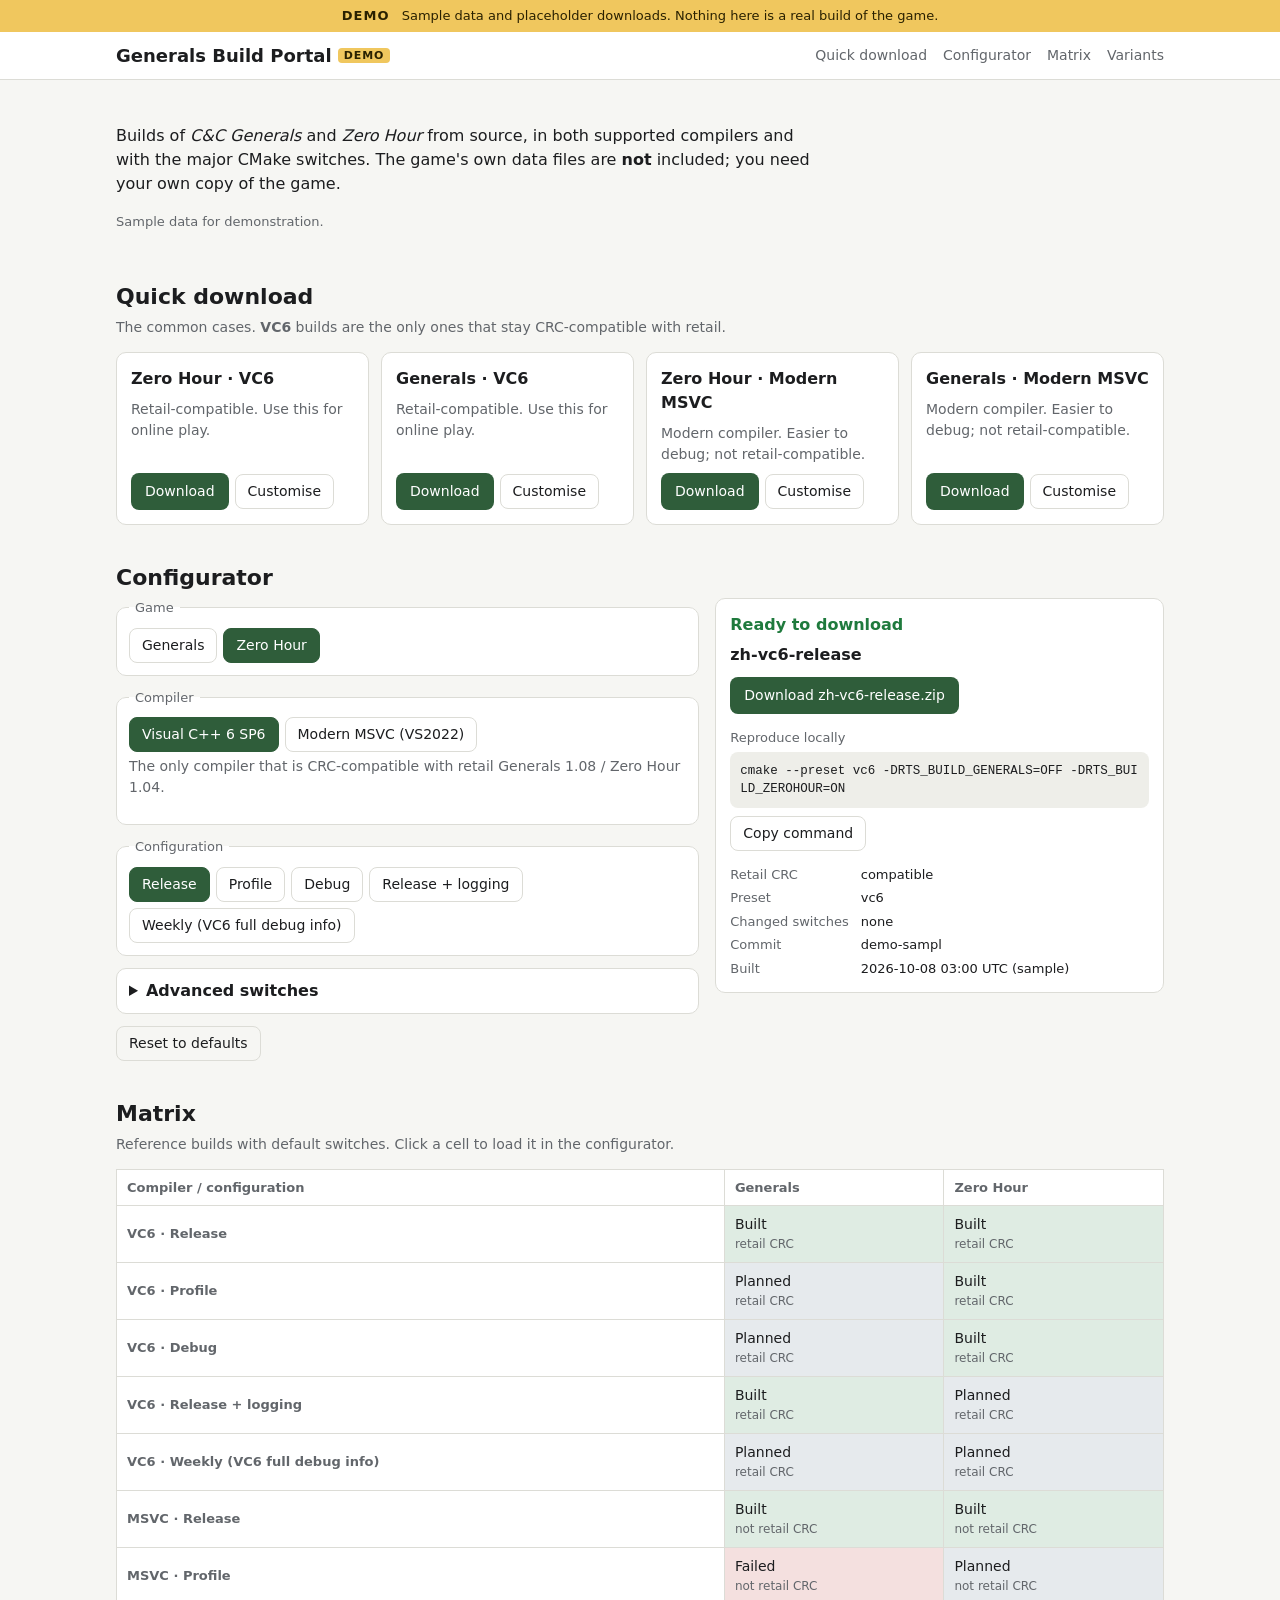
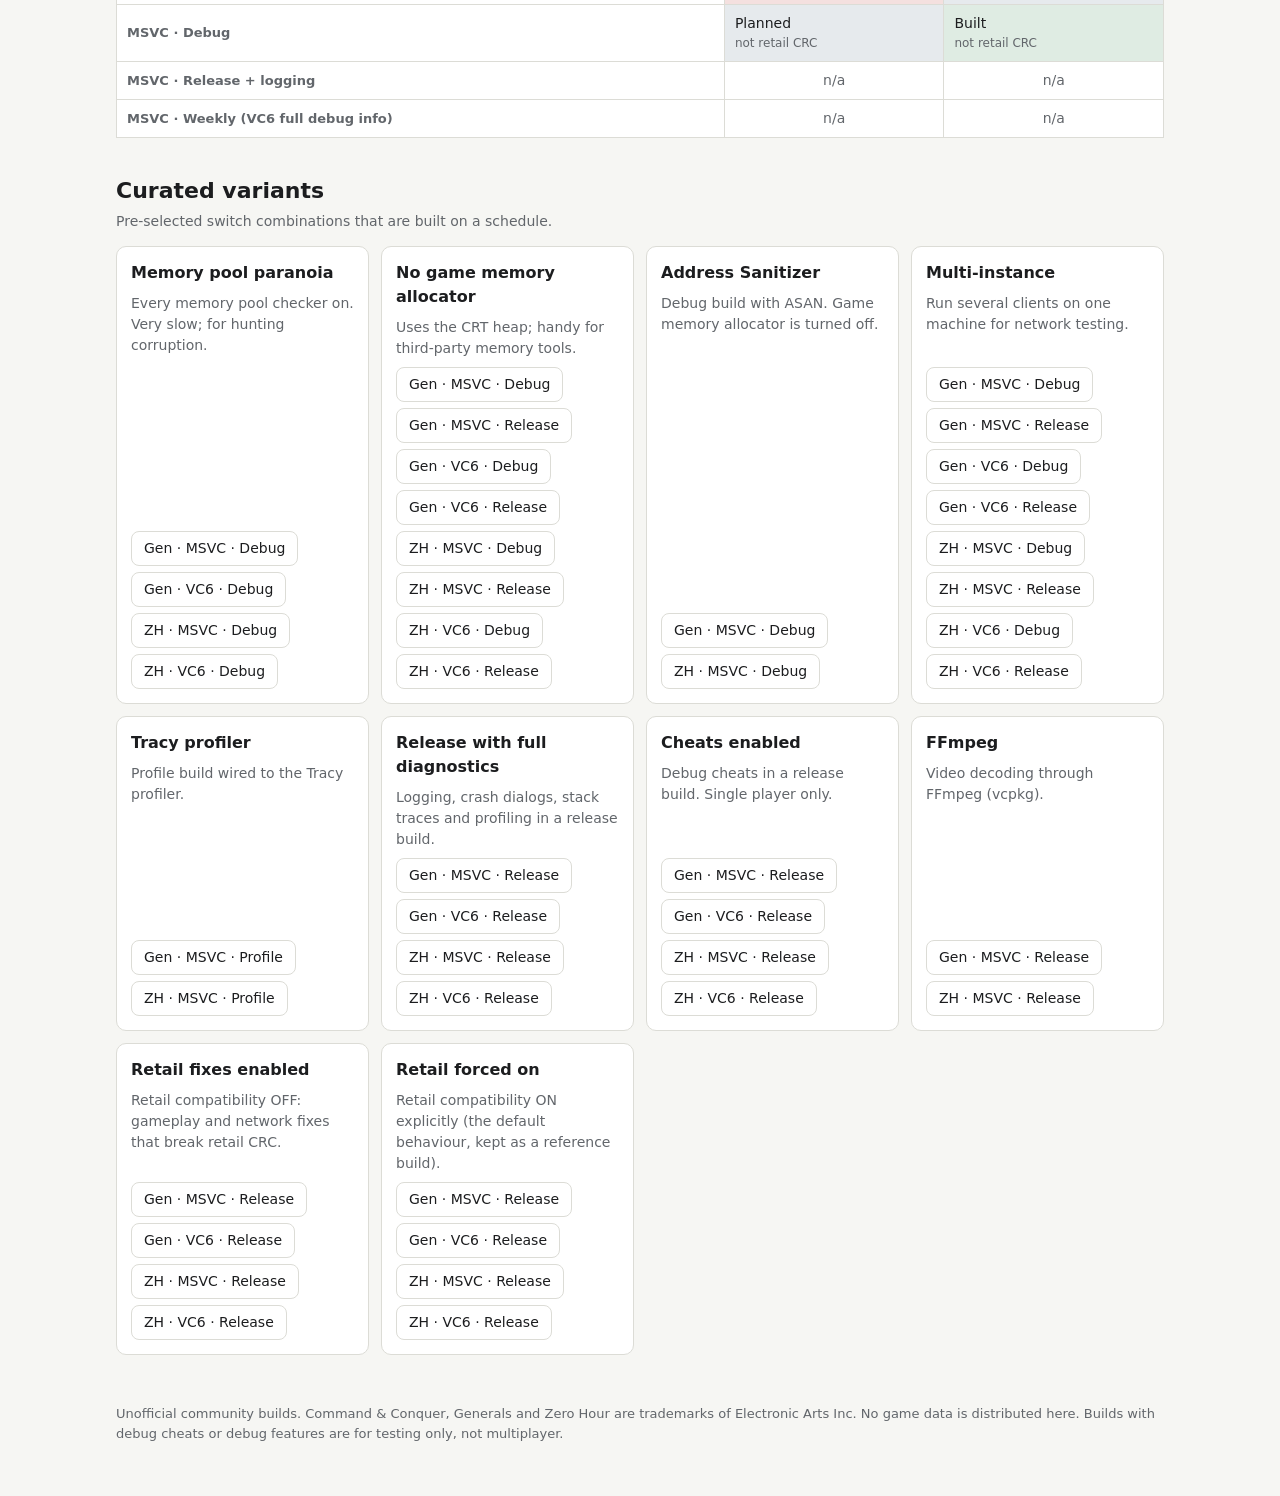
==== site/index.html @ 1fefb14b "Add build portal demo site Configurator, matrix and variant cards over sample data with placeholder " ====
<!doctype html>
<html lang="en">
<head>
<meta charset="utf-8">
<meta name="viewport" content="width=device-width, initial-scale=1">
<title>Generals Build Portal (Demo)</title>
<meta name="description" content="Every build of GeneralsGameCode: both games, both compilers, every major switch.">
<link rel="icon" href="data:image/svg+xml,%3Csvg xmlns=%27http://www.w3.org/2000/svg%27 viewBox=%270 0 16 16%27%3E%3Crect width=%2716%27 height=%2716%27 rx=%273%27 fill=%27%232f5d3a%27/%3E%3C/svg%3E">
<link rel="stylesheet" href="style.css">
</head>
<body>
<div class="demo-bar" role="note"><strong>DEMO</strong> Sample data and placeholder downloads. Nothing here is a real build of the game.</div>
<header class="top">
  <div class="wrap">
    <h1>Generals Build Portal <span class="demo-tag">demo</span></h1>
    <nav>
      <a href="#quick">Quick download</a>
      <a href="#configure">Configurator</a>
      <a href="#matrix">Matrix</a>
      <a href="#variants">Variants</a>
    </nav>
  </div>
</header>

<main class="wrap">
  <section class="intro">
    <p>Builds of <em>C&amp;C Generals</em> and <em>Zero Hour</em> from source, in both supported compilers and with the major CMake switches. The game's own data files are <strong>not</strong> included; you need your own copy of the game.</p>
    <p class="meta" id="commit-line"></p>
  </section>

  <section id="quick">
    <h2>Quick download</h2>
    <p class="hint">The common cases. <strong>VC6</strong> builds are the only ones that stay CRC-compatible with retail.</p>
    <div class="cards" id="quick-cards"></div>
  </section>

  <section id="configure">
    <h2>Configurator</h2>
    <div class="cfg">
      <div class="cfg-form">
        <fieldset><legend>Game</legend><div class="seg" id="seg-game" role="radiogroup"></div></fieldset>
        <fieldset><legend>Compiler</legend><div class="seg" id="seg-compiler" role="radiogroup"></div><p class="hint" id="compiler-note"></p></fieldset>
        <fieldset><legend>Configuration</legend><div class="seg" id="seg-config" role="radiogroup"></div></fieldset>
        <details id="advanced">
          <summary>Advanced switches <span class="count" id="adv-count"></span></summary>
          <div id="switch-groups"></div>
        </details>
        <button type="button" class="ghost" id="reset">Reset to defaults</button>
      </div>

      <aside class="cfg-result" aria-live="polite">
        <div class="status" id="status"></div>
        <h3 id="res-id"></h3>
        <ul class="msgs" id="res-msgs"></ul>
        <div id="res-actions"></div>
        <label class="cmd-label">Reproduce locally</label>
        <pre class="cmd" id="res-cmd"></pre>
        <button type="button" class="ghost" id="copy-cmd">Copy command</button>
        <dl class="kv" id="res-kv"></dl>
      </aside>
    </div>
  </section>

  <section id="matrix">
    <h2>Matrix</h2>
    <p class="hint">Reference builds with default switches. Click a cell to load it in the configurator.</p>
    <div class="table-scroll"><table class="grid" id="grid"></table></div>
  </section>

  <section id="variants">
    <h2>Curated variants</h2>
    <p class="hint">Pre-selected switch combinations that are built on a schedule.</p>
    <div class="cards" id="variant-cards"></div>
  </section>
</main>

<footer class="wrap foot">
  <p>Unofficial community builds. Command &amp; Conquer, Generals and Zero Hour are trademarks of Electronic Arts Inc. No game data is distributed here. Builds with debug cheats or debug features are for testing only, not multiplayer.</p>
</footer>
<script src="data/portal-data.js"></script>
<script src="app.js"></script>
</body>
</html>
---- site/style.css ----
:root {
  --bg: #f6f6f3; --panel: #ffffff; --ink: #1c1d1f; --muted: #62666b; --line: #dcdcd6;
  --accent: #2f5d3a; --accent-ink: #ffffff; --ok: #1f7a3d; --warn: #9a6200; --bad: #b3261e; --info: #35566f;
  --code: #eeeee9;
}
@media (prefers-color-scheme: dark) {
  :root:not([data-theme="light"]) {
    --bg: #15171a; --panel: #1d2024; --ink: #e8e9ea; --muted: #9aa0a6; --line: #32363b;
    --accent: #6fb27e; --accent-ink: #0f1a12; --ok: #6fcf8d; --warn: #e0b04a; --bad: #f2837c; --info: #8bb4d4;
    --code: #101215;
  }
}
:root[data-theme="dark"] {
  --bg: #15171a; --panel: #1d2024; --ink: #e8e9ea; --muted: #9aa0a6; --line: #32363b;
  --accent: #6fb27e; --accent-ink: #0f1a12; --ok: #6fcf8d; --warn: #e0b04a; --bad: #f2837c; --info: #8bb4d4;
  --code: #101215;
}

* { box-sizing: border-box; }
html { scroll-behavior: smooth; }
body { margin: 0; background: var(--bg); color: var(--ink); font: 16px/1.5 system-ui, -apple-system, "Segoe UI", sans-serif; }
.wrap { max-width: 1080px; margin: 0 auto; padding: 0 16px; }

.top { background: var(--panel); border-bottom: 1px solid var(--line); position: sticky; top: 0; z-index: 5; }
.top .wrap { display: flex; flex-wrap: wrap; align-items: center; justify-content: space-between; gap: 8px 24px; padding-top: 10px; padding-bottom: 10px; }
.top h1 { font-size: 18px; margin: 0; }
.top nav { display: flex; gap: 16px; flex-wrap: wrap; }
.top a { color: var(--muted); text-decoration: none; font-size: 14px; }
.top a:hover { color: var(--ink); }

section { padding: 28px 0 8px; }
h2 { font-size: 22px; margin: 0 0 4px; }
h3 { font-size: 16px; margin: 0 0 8px; word-break: break-all; }
.hint { color: var(--muted); font-size: 14px; margin: 4px 0 14px; }
.meta { color: var(--muted); font-size: 13px; }
.intro p { max-width: 70ch; }

/* cards */
.cards { display: grid; grid-template-columns: repeat(auto-fill, minmax(250px, 1fr)); gap: 12px; }
.card { background: var(--panel); border: 1px solid var(--line); border-radius: 10px; padding: 14px; display: flex; flex-direction: column; gap: 8px; }
.card h4 { margin: 0; font-size: 16px; }
.card p { margin: 0; font-size: 14px; color: var(--muted); }
.card .row { display: flex; align-items: center; flex-wrap: wrap; gap: 6px; margin-top: auto; }

.tag { display: inline-block; font-size: 12px; padding: 1px 8px; border-radius: 999px; border: 1px solid var(--line); color: var(--muted); }
.tag.ok { color: var(--ok); border-color: currentColor; }
.tag.warn { color: var(--warn); border-color: currentColor; }
.tag.bad { color: var(--bad); border-color: currentColor; }

.btn, button { font: inherit; cursor: pointer; }
.btn { display: inline-block; background: var(--accent); color: var(--accent-ink); border: 0; border-radius: 8px; padding: 8px 14px; text-decoration: none; font-size: 14px; }
.btn.alt { background: transparent; color: var(--ink); border: 1px solid var(--line); }
.btn:hover { filter: brightness(1.08); }
.btn[aria-disabled="true"] { opacity: .5; pointer-events: none; }
button.ghost { background: transparent; color: var(--ink); border: 1px solid var(--line); border-radius: 8px; padding: 6px 12px; font-size: 14px; }

/* configurator */
.cfg { display: grid; grid-template-columns: minmax(0, 1fr); gap: 16px; }
@media (min-width: 860px) { .cfg { grid-template-columns: minmax(0, 1.3fr) minmax(0, 1fr); align-items: start; } .cfg-result { position: sticky; top: 64px; } }
fieldset { min-width: 0; border: 1px solid var(--line); border-radius: 10px; background: var(--panel); margin: 0 0 12px; padding: 10px 12px 12px; }
legend { padding: 0 6px; font-size: 13px; color: var(--muted); }
.seg { display: flex; flex-wrap: wrap; gap: 6px; }
.seg button { background: transparent; color: var(--ink); border: 1px solid var(--line); border-radius: 8px; padding: 6px 12px; font-size: 14px; }
.seg button[aria-checked="true"] { background: var(--accent); color: var(--accent-ink); border-color: var(--accent); }
.seg button:disabled { opacity: .4; cursor: not-allowed; }

details { background: var(--panel); border: 1px solid var(--line); border-radius: 10px; padding: 10px 12px; margin-bottom: 12px; }
summary { cursor: pointer; font-weight: 600; }
.count { font-weight: 400; color: var(--muted); font-size: 13px; }
.group { margin-top: 14px; }
.group h5 { margin: 0 0 6px; font-size: 13px; text-transform: uppercase; letter-spacing: .04em; color: var(--muted); }
.sw { display: grid; grid-template-columns: minmax(0, 1fr) auto; gap: 2px 12px; padding: 8px 0; border-top: 1px solid var(--line); }
.sw.off { opacity: .55; }
.sw .name { font-size: 14px; font-weight: 600; }
.sw .name code { font-weight: 400; color: var(--muted); font-size: 12px; }
.sw .help { grid-column: 1; font-size: 13px; color: var(--muted); }
.sw .why { grid-column: 1 / -1; font-size: 12px; color: var(--warn); }
.sw .seg button { padding: 3px 9px; font-size: 13px; }
.sw.changed .name::after { content: " •"; color: var(--accent); }

.cfg-result { background: var(--panel); border: 1px solid var(--line); border-radius: 10px; padding: 14px; }
.status { font-weight: 600; margin-bottom: 6px; }
.status.ok { color: var(--ok); } .status.info { color: var(--info); } .status.bad { color: var(--bad); }
.msgs { margin: 0 0 10px; padding-left: 18px; font-size: 14px; }
.msgs .err { color: var(--bad); } .msgs .warn { color: var(--warn); }
.cmd-label { display: block; font-size: 13px; color: var(--muted); margin: 14px 0 4px; }
.cmd { background: var(--code); border-radius: 8px; padding: 10px; font: 12.5px/1.45 ui-monospace, Menlo, Consolas, monospace; white-space: pre-wrap; word-break: break-all; margin: 0 0 8px; }
.kv { display: grid; grid-template-columns: auto 1fr; gap: 4px 12px; font-size: 13px; margin: 14px 0 0; }
.kv dt { color: var(--muted); } .kv dd { margin: 0; word-break: break-all; }
#res-actions { display: flex; flex-wrap: wrap; gap: 8px; margin: 8px 0; }

/* matrix */
.table-scroll { overflow-x: auto; }
.grid { border-collapse: collapse; width: 100%; min-width: 520px; background: var(--panel); border: 1px solid var(--line); font-size: 14px; }
.grid th, .grid td { border: 1px solid var(--line); padding: 8px 10px; text-align: left; }
.grid th { font-weight: 600; color: var(--muted); font-size: 13px; }
.grid td button { background: none; border: 0; color: inherit; padding: 0; text-align: left; width: 100%; }
.grid td.built { background: color-mix(in srgb, var(--ok) 14%, transparent); }
.grid td.planned { background: color-mix(in srgb, var(--info) 12%, transparent); }
.grid td.failed { background: color-mix(in srgb, var(--bad) 14%, transparent); }
.grid td.na { color: var(--muted); text-align: center; }
.grid td .sub { display: block; font-size: 12px; color: var(--muted); }

.foot { color: var(--muted); font-size: 13px; padding-top: 28px; padding-bottom: 40px; }
:focus-visible { outline: 2px solid var(--accent); outline-offset: 2px; }

@media (max-width: 520px) { .sw { grid-template-columns: minmax(0, 1fr); } .sw .help, .sw .why { grid-column: 1; } }

.demo-bar { background: #f0c75e; color: #2a2100; text-align: center; font-size: 13px; padding: 6px 12px; }
.demo-bar strong { letter-spacing: .08em; margin-right: 8px; }
.demo-tag { font-size: 11px; font-weight: 600; letter-spacing: .08em; text-transform: uppercase; background: #f0c75e; color: #2a2100; border-radius: 4px; padding: 1px 6px; vertical-align: middle; }
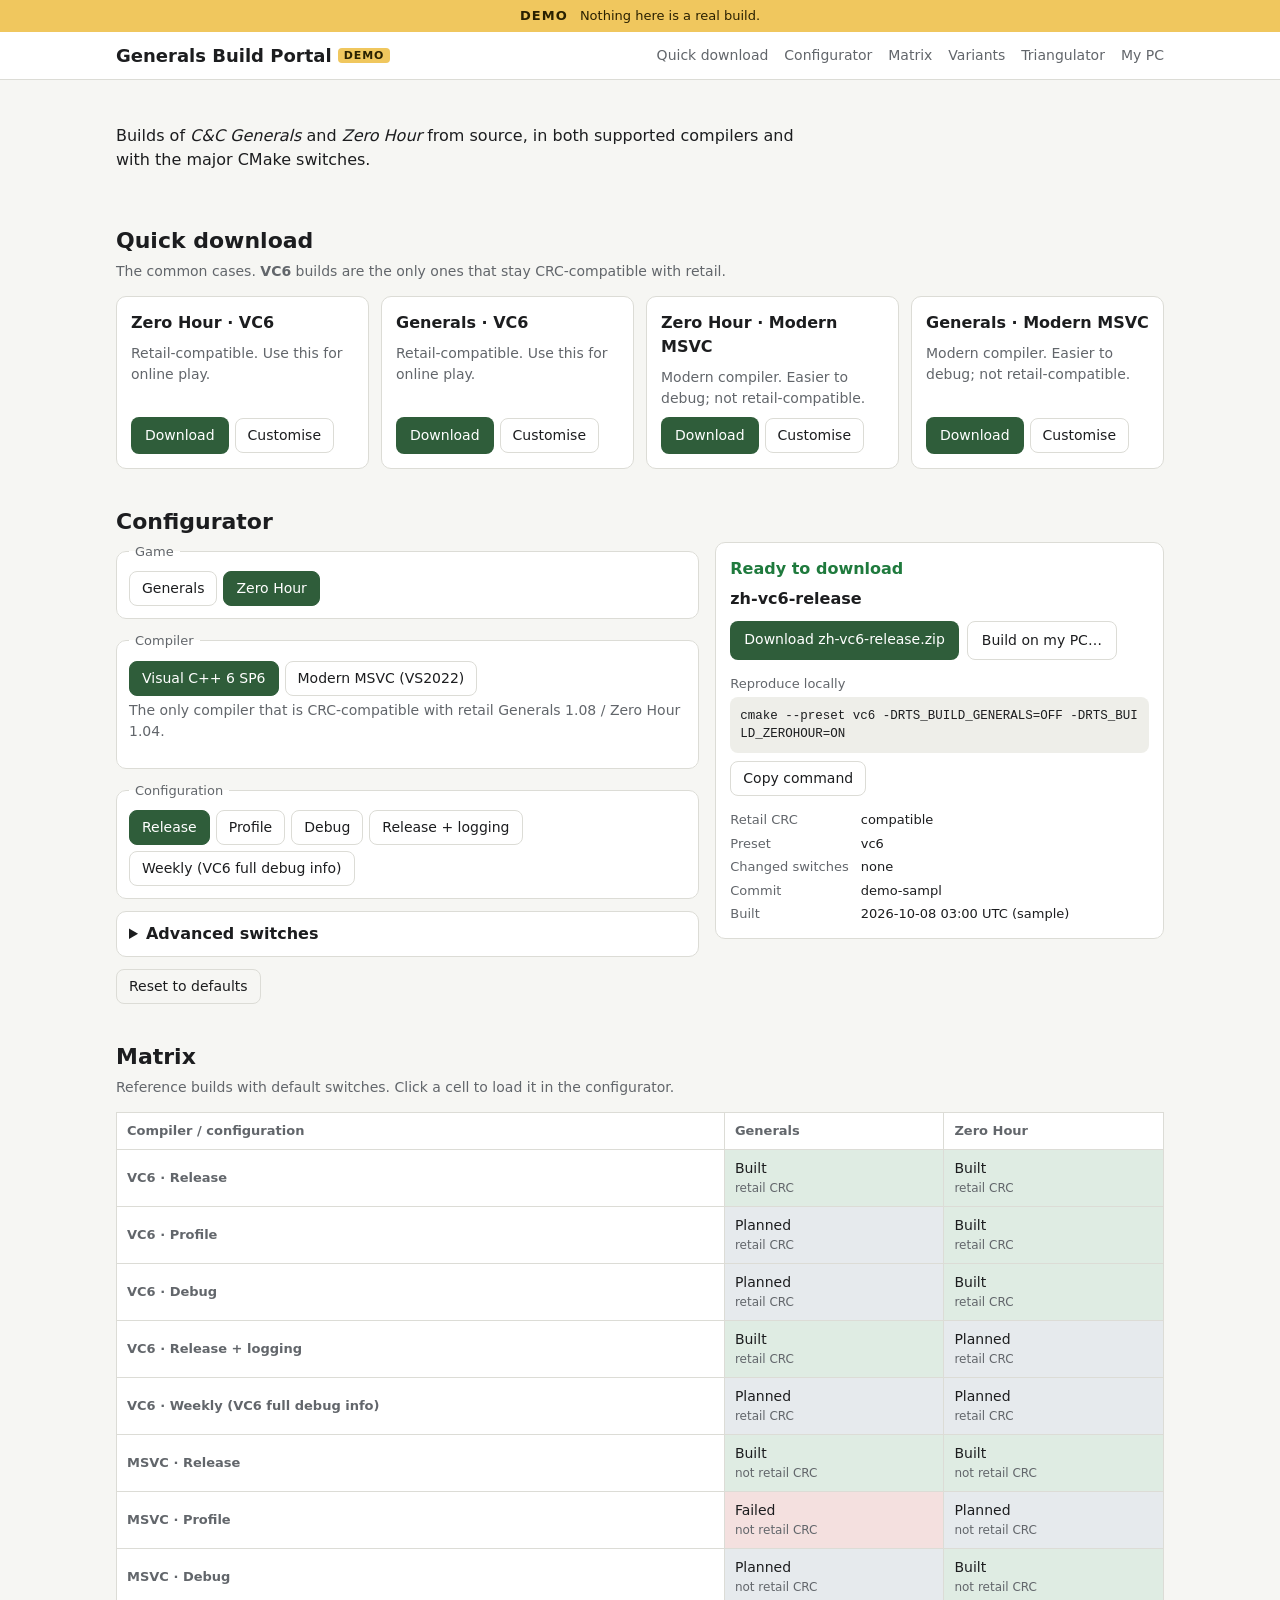
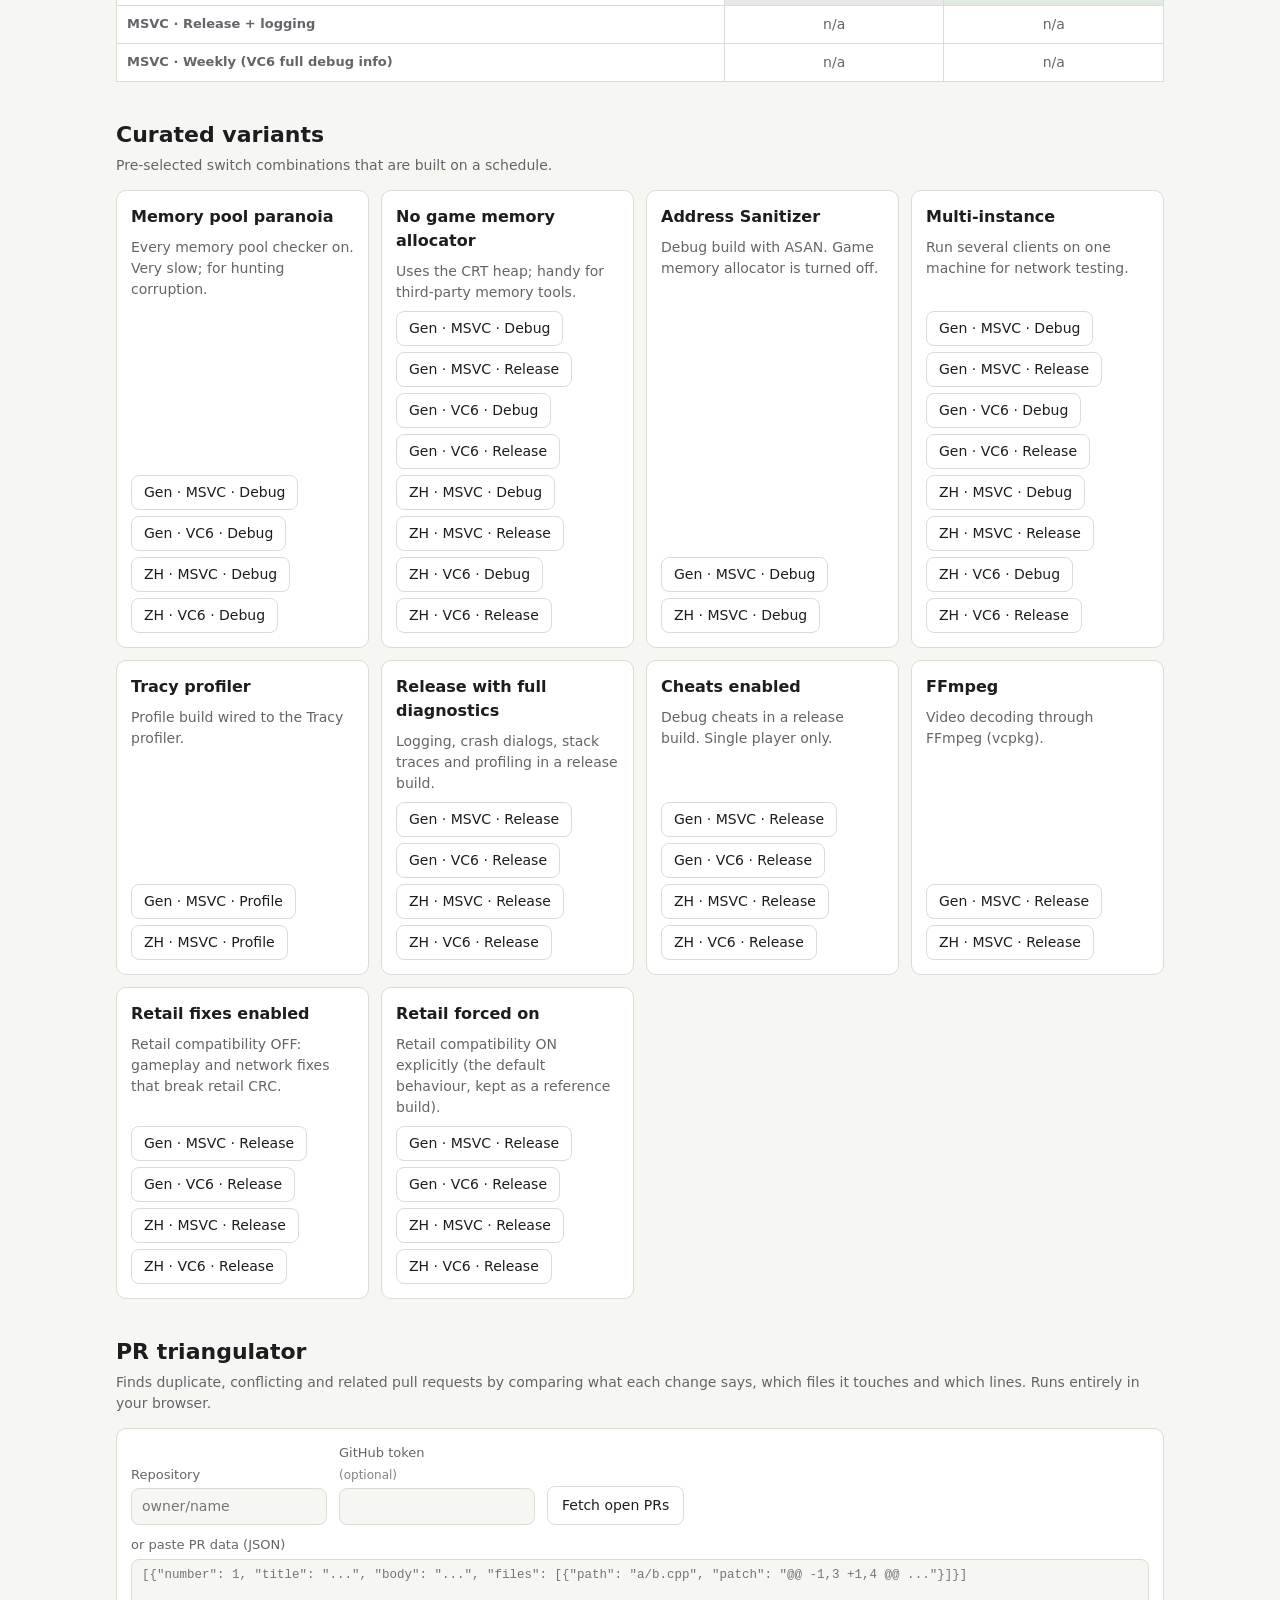
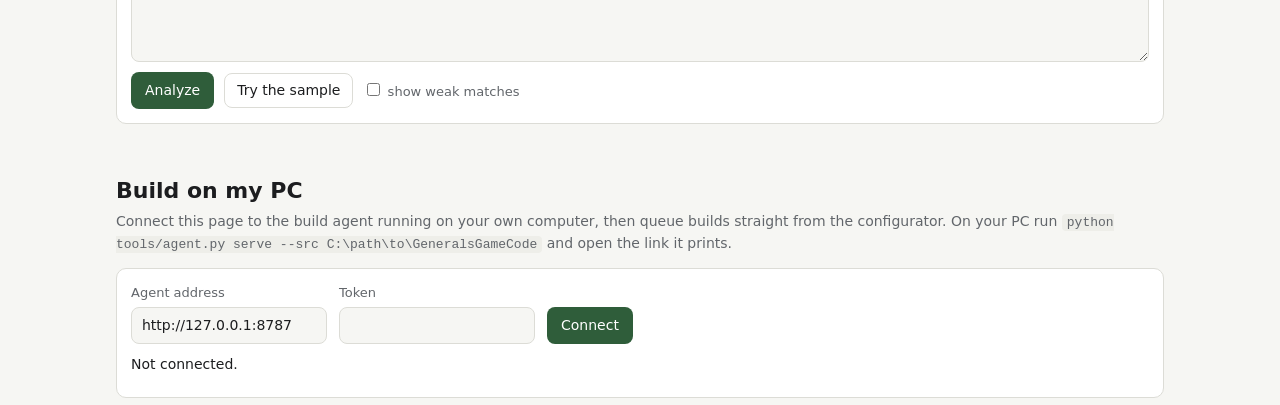
==== commit 537e85b2: "Put the triangulator and desktop agent on the site The page now has a PR triangulator panel (JS port" ====
--- a/site/index.html
+++ b/site/index.html
@@ -9,7 +9,7 @@
 <link rel="stylesheet" href="style.css">
 </head>
 <body>
-<div class="demo-bar" role="note"><strong>DEMO</strong> Sample data and placeholder downloads. Nothing here is a real build of the game.</div>
+<div class="demo-bar" role="note"><strong>DEMO</strong> Nothing here is a real build.</div>
 <header class="top">
   <div class="wrap">
     <h1>Generals Build Portal <span class="demo-tag">demo</span></h1>
@@ -18,13 +18,15 @@
       <a href="#configure">Configurator</a>
       <a href="#matrix">Matrix</a>
       <a href="#variants">Variants</a>
+      <a href="#triangulator">Triangulator</a>
+      <a href="#desktop">My PC</a>
     </nav>
   </div>
 </header>
 
 <main class="wrap">
   <section class="intro">
-    <p>Builds of <em>C&amp;C Generals</em> and <em>Zero Hour</em> from source, in both supported compilers and with the major CMake switches. The game's own data files are <strong>not</strong> included; you need your own copy of the game.</p>
+    <p>Builds of <em>C&amp;C Generals</em> and <em>Zero Hour</em> from source, in both supported compilers and with the major CMake switches.</p>
     <p class="meta" id="commit-line"></p>
   </section>
 
@@ -72,12 +74,49 @@
     <p class="hint">Pre-selected switch combinations that are built on a schedule.</p>
     <div class="cards" id="variant-cards"></div>
   </section>
+
+  <section id="triangulator">
+    <h2>PR triangulator</h2>
+    <p class="hint">Finds duplicate, conflicting and related pull requests by comparing what each change says, which files it touches and which lines. Runs entirely in your browser.</p>
+    <div class="panel">
+      <div class="fields">
+        <label>Repository <input id="tri-repo" placeholder="owner/name" autocomplete="off" spellcheck="false"></label>
+        <label>GitHub token <span class="opt">(optional)</span> <input id="tri-token" type="password" autocomplete="off"></label>
+        <button type="button" class="btn alt" id="tri-fetch">Fetch open PRs</button>
+      </div>
+      <label class="block">or paste PR data (JSON)
+        <textarea id="tri-json" rows="5" spellcheck="false" placeholder='[{"number": 1, "title": "...", "body": "...", "files": [{"path": "a/b.cpp", "patch": "@@ -1,3 +1,4 @@ ..."}]}]'></textarea>
+      </label>
+      <div class="row">
+        <button type="button" class="btn" id="tri-run">Analyze</button>
+        <button type="button" class="ghost" id="tri-sample">Try the sample</button>
+        <label class="inline"><input type="checkbox" id="tri-weak"> show weak matches</label>
+      </div>
+    </div>
+    <p id="tri-msg" class="hint" role="status"></p>
+    <div id="tri-out"></div>
+  </section>
+
+  <section id="desktop">
+    <h2>Build on my PC</h2>
+    <p class="hint">Connect this page to the build agent running on your own computer, then queue builds straight from the configurator. On your PC run <code>python tools/agent.py serve --src C:\path\to\GeneralsGameCode</code> and open the link it prints.</p>
+    <div class="panel">
+      <div class="fields">
+        <label>Agent address <input id="agent-url" value="http://127.0.0.1:8787" autocomplete="off" spellcheck="false"></label>
+        <label>Token <input id="agent-token" type="password" autocomplete="off"></label>
+        <button type="button" class="btn" id="agent-connect">Connect</button>
+        <button type="button" class="ghost" id="agent-disconnect" hidden>Disconnect</button>
+      </div>
+      <p id="agent-status" class="agent-status" role="status">Not connected.</p>
+      <div id="agent-queue"></div>
+    </div>
+  </section>
 </main>
 
-<footer class="wrap foot">
-  <p>Unofficial community builds. Command &amp; Conquer, Generals and Zero Hour are trademarks of Electronic Arts Inc. No game data is distributed here. Builds with debug cheats or debug features are for testing only, not multiplayer.</p>
-</footer>
 <script src="data/portal-data.js"></script>
+<script src="sample-prs.js"></script>
+<script src="triangulate.js"></script>
+<script src="panels.js"></script>
 <script src="app.js"></script>
 </body>
 </html>
--- a/site/style.css
+++ b/site/style.css
@@ -109,3 +109,31 @@
 .demo-bar { background: #f0c75e; color: #2a2100; text-align: center; font-size: 13px; padding: 6px 12px; }
 .demo-bar strong { letter-spacing: .08em; margin-right: 8px; }
 .demo-tag { font-size: 11px; font-weight: 600; letter-spacing: .08em; text-transform: uppercase; background: #f0c75e; color: #2a2100; border-radius: 4px; padding: 1px 6px; vertical-align: middle; }
+
+/* triangulator + desktop panels */
+.panel { background: var(--panel); border: 1px solid var(--line); border-radius: 10px; padding: 14px; }
+.fields { display: flex; flex-wrap: wrap; gap: 10px 12px; align-items: end; margin-bottom: 10px; }
+.fields label, label.block { display: flex; flex-direction: column; gap: 4px; font-size: 13px; color: var(--muted); }
+label.block { margin-bottom: 10px; }
+.opt { font-size: 12px; opacity: .8; }
+input[type="text"], input[type="password"], input:not([type]), textarea { font: inherit; font-size: 14px; color: var(--ink); background: var(--bg); border: 1px solid var(--line); border-radius: 8px; padding: 7px 10px; min-width: 0; }
+textarea { width: 100%; font: 12.5px/1.4 ui-monospace, Menlo, Consolas, monospace; resize: vertical; }
+.row { display: flex; flex-wrap: wrap; gap: 10px; align-items: center; }
+label.inline { flex-direction: row; align-items: center; gap: 6px; font-size: 13px; color: var(--muted); }
+.agent-status { font-size: 14px; margin: 0 0 8px; }
+.agent-status.ok { color: var(--ok); } .agent-status.bad { color: var(--bad); }
+#agent-queue .qrow { display: flex; gap: 8px; align-items: center; padding: 4px 0; font-size: 14px; }
+#agent-queue code { word-break: break-all; }
+.tag.info { color: var(--info); border-color: currentColor; }
+.tri-card { background: var(--panel); border: 1px solid var(--line); border-radius: 10px; padding: 10px 14px; margin-bottom: 10px; }
+.tri-head { display: flex; flex-wrap: wrap; gap: 6px 8px; align-items: center; font-weight: 600; }
+.tri-head a { color: var(--ink); }
+.chips { display: inline-flex; gap: 4px; flex-wrap: wrap; margin-left: auto; }
+.chip { font-size: 12px; font-weight: 400; padding: 1px 8px; border-radius: 999px; border: 1px dashed var(--line); color: var(--muted); }
+.chip.on { border-style: solid; color: var(--ink); background: color-mix(in srgb, var(--accent) 18%, transparent); }
+.tri-titles { font-size: 14px; color: var(--muted); margin-top: 4px; }
+.tri-files { font-size: 12.5px; color: var(--muted); margin-top: 4px; word-break: break-all; }
+.tri-groups { font-size: 14px; }
+code { background: var(--code); border-radius: 4px; padding: 1px 5px; font-size: 13px; }
+
+[hidden] { display: none !important; }
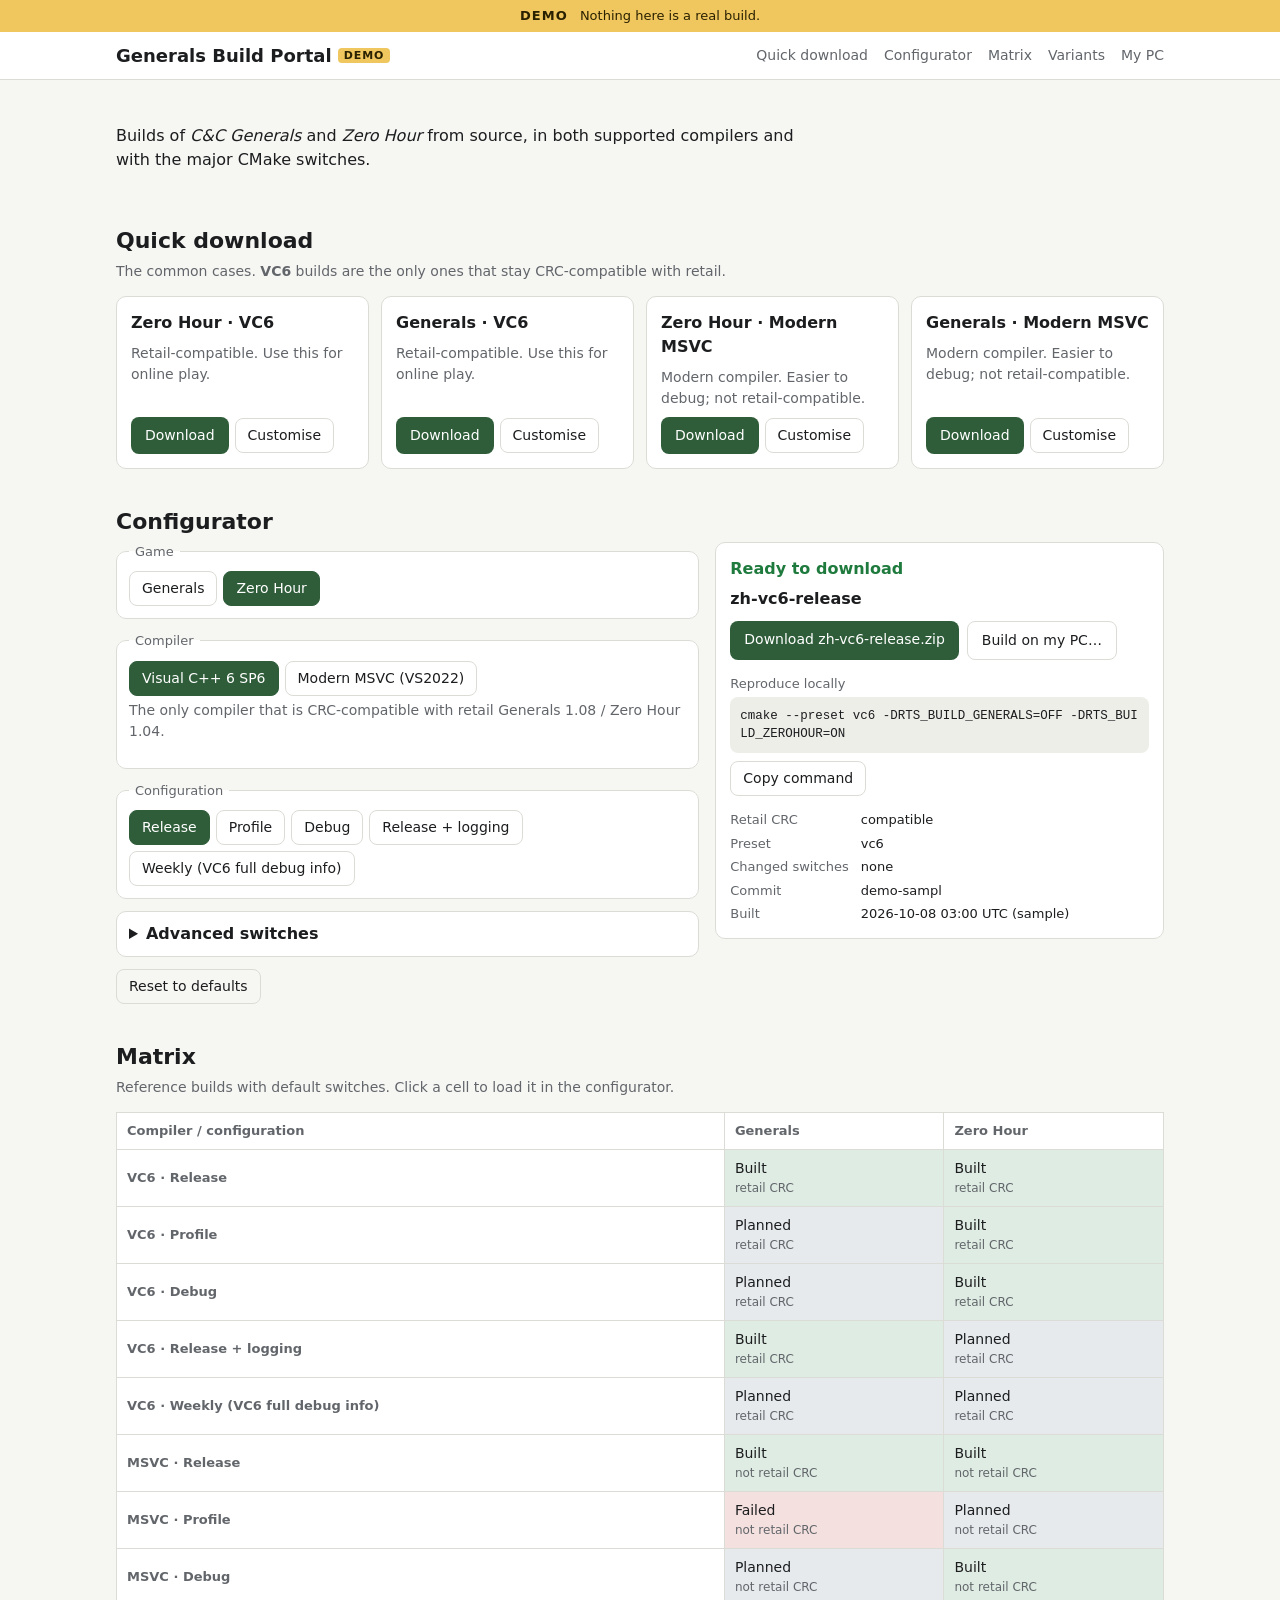
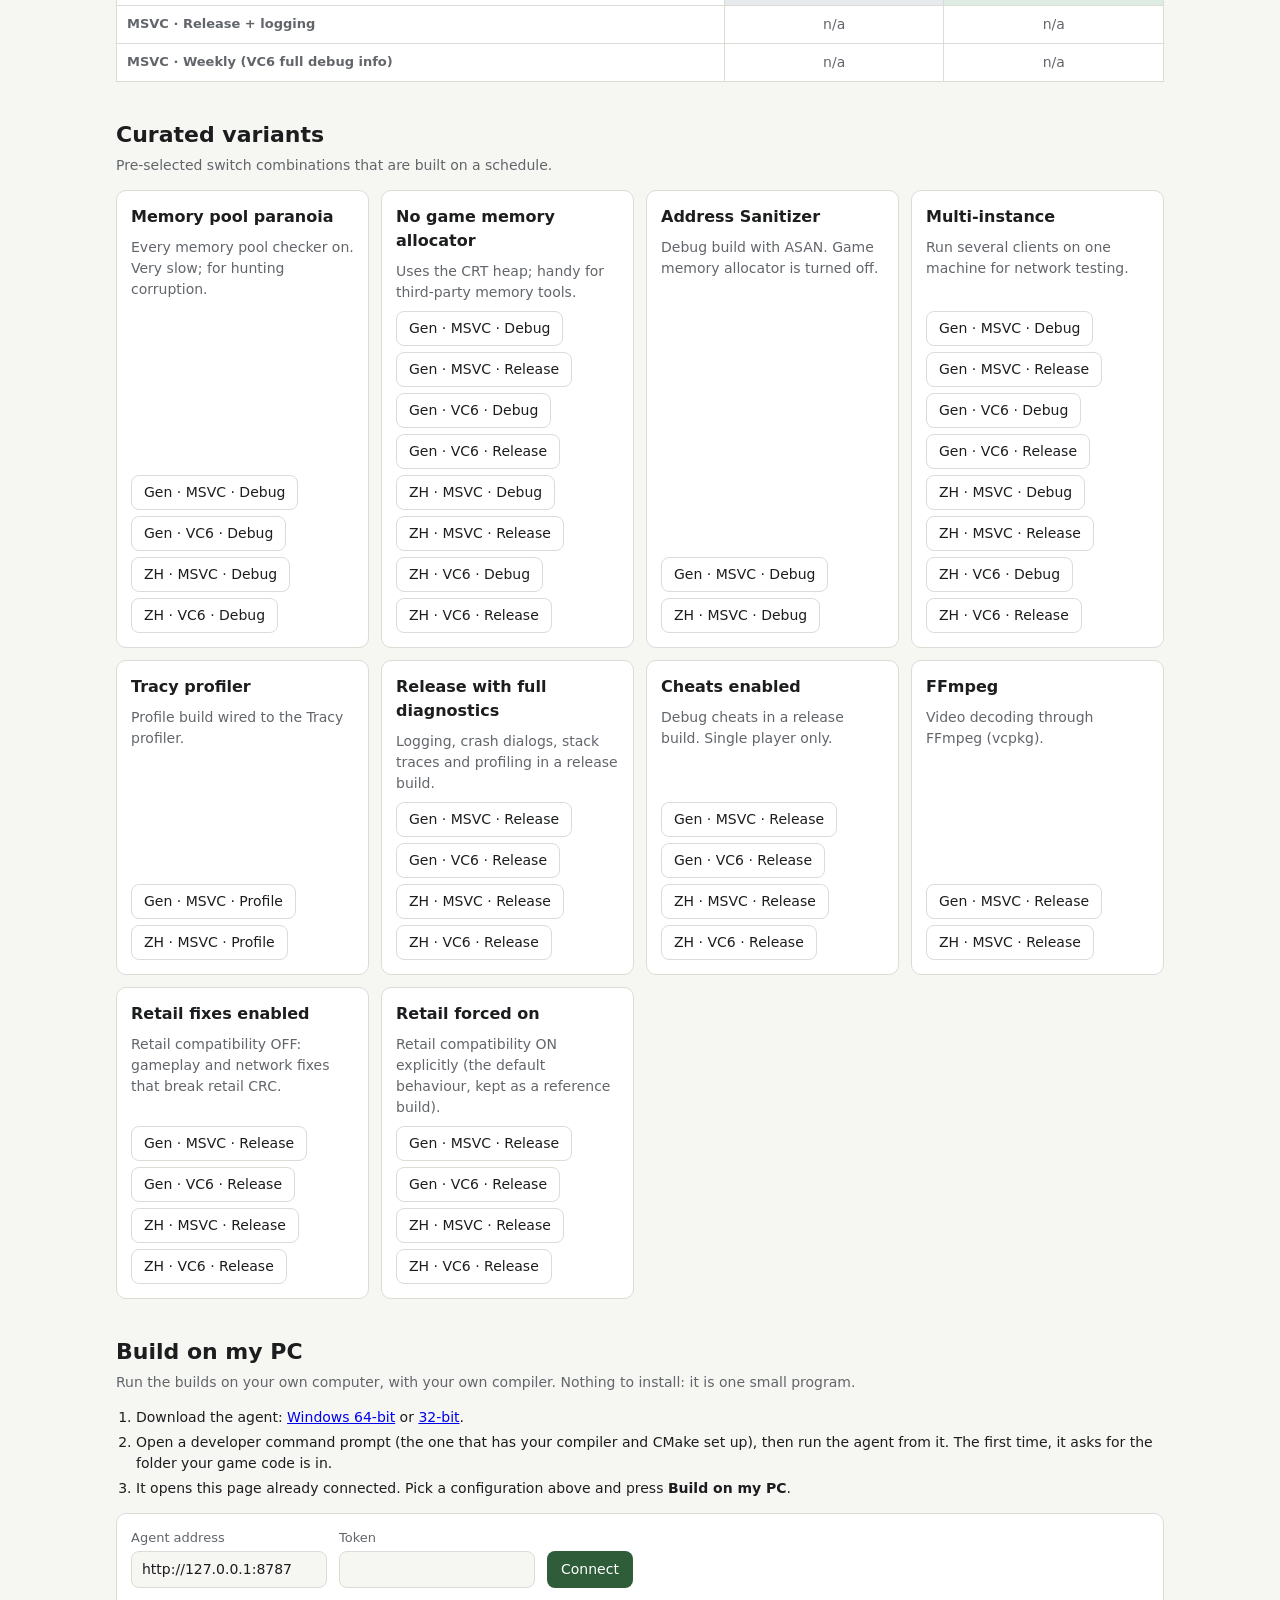
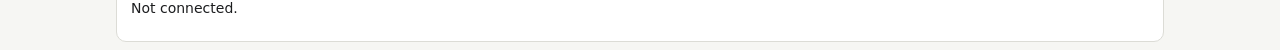
==== commit 66364640: "Replace Python agent with a Go program; remove the PR triangulator The build agent is now a single d" ====
--- a/site/index.html
+++ b/site/index.html
@@ -18,7 +18,6 @@
       <a href="#configure">Configurator</a>
       <a href="#matrix">Matrix</a>
       <a href="#variants">Variants</a>
-      <a href="#triangulator">Triangulator</a>
       <a href="#desktop">My PC</a>
     </nav>
   </div>
@@ -75,31 +74,15 @@
     <div class="cards" id="variant-cards"></div>
   </section>
 
-  <section id="triangulator">
-    <h2>PR triangulator</h2>
-    <p class="hint">Finds duplicate, conflicting and related pull requests by comparing what each change says, which files it touches and which lines. Runs entirely in your browser.</p>
-    <div class="panel">
-      <div class="fields">
-        <label>Repository <input id="tri-repo" placeholder="owner/name" autocomplete="off" spellcheck="false"></label>
-        <label>GitHub token <span class="opt">(optional)</span> <input id="tri-token" type="password" autocomplete="off"></label>
-        <button type="button" class="btn alt" id="tri-fetch">Fetch open PRs</button>
-      </div>
-      <label class="block">or paste PR data (JSON)
-        <textarea id="tri-json" rows="5" spellcheck="false" placeholder='[{"number": 1, "title": "...", "body": "...", "files": [{"path": "a/b.cpp", "patch": "@@ -1,3 +1,4 @@ ..."}]}]'></textarea>
-      </label>
-      <div class="row">
-        <button type="button" class="btn" id="tri-run">Analyze</button>
-        <button type="button" class="ghost" id="tri-sample">Try the sample</button>
-        <label class="inline"><input type="checkbox" id="tri-weak"> show weak matches</label>
-      </div>
-    </div>
-    <p id="tri-msg" class="hint" role="status"></p>
-    <div id="tri-out"></div>
-  </section>
 
   <section id="desktop">
     <h2>Build on my PC</h2>
-    <p class="hint">Connect this page to the build agent running on your own computer, then queue builds straight from the configurator. On your PC run <code>python tools/agent.py serve --src C:\path\to\GeneralsGameCode</code> and open the link it prints.</p>
+    <p class="hint">Run the builds on your own computer, with your own compiler. Nothing to install: it is one small program.</p>
+    <ol class="steps">
+      <li>Download the agent: <a href="downloads/build-agent-windows-x64.exe" download>Windows 64-bit</a> or <a href="downloads/build-agent-windows-x86.exe" download>32-bit</a>.</li>
+      <li>Open a developer command prompt (the one that has your compiler and CMake set up), then run the agent from it. The first time, it asks for the folder your game code is in.</li>
+      <li>It opens this page already connected. Pick a configuration above and press <strong>Build on my PC</strong>.</li>
+    </ol>
     <div class="panel">
       <div class="fields">
         <label>Agent address <input id="agent-url" value="http://127.0.0.1:8787" autocomplete="off" spellcheck="false"></label>
@@ -114,9 +97,7 @@
 </main>
 
 <script src="data/portal-data.js"></script>
-<script src="sample-prs.js"></script>
-<script src="triangulate.js"></script>
-<script src="panels.js"></script>
+<script src="agent.js"></script>
 <script src="app.js"></script>
 </body>
 </html>
--- a/site/style.css
+++ b/site/style.css
@@ -110,30 +110,19 @@
 .demo-bar strong { letter-spacing: .08em; margin-right: 8px; }
 .demo-tag { font-size: 11px; font-weight: 600; letter-spacing: .08em; text-transform: uppercase; background: #f0c75e; color: #2a2100; border-radius: 4px; padding: 1px 6px; vertical-align: middle; }
 
-/* triangulator + desktop panels */
+/* desktop panel */
 .panel { background: var(--panel); border: 1px solid var(--line); border-radius: 10px; padding: 14px; }
 .fields { display: flex; flex-wrap: wrap; gap: 10px 12px; align-items: end; margin-bottom: 10px; }
-.fields label, label.block { display: flex; flex-direction: column; gap: 4px; font-size: 13px; color: var(--muted); }
-label.block { margin-bottom: 10px; }
-.opt { font-size: 12px; opacity: .8; }
-input[type="text"], input[type="password"], input:not([type]), textarea { font: inherit; font-size: 14px; color: var(--ink); background: var(--bg); border: 1px solid var(--line); border-radius: 8px; padding: 7px 10px; min-width: 0; }
-textarea { width: 100%; font: 12.5px/1.4 ui-monospace, Menlo, Consolas, monospace; resize: vertical; }
-.row { display: flex; flex-wrap: wrap; gap: 10px; align-items: center; }
-label.inline { flex-direction: row; align-items: center; gap: 6px; font-size: 13px; color: var(--muted); }
+.fields label { display: flex; flex-direction: column; gap: 4px; font-size: 13px; color: var(--muted); }
+input[type="text"], input[type="password"], input:not([type]) { font: inherit; font-size: 14px; color: var(--ink); background: var(--bg); border: 1px solid var(--line); border-radius: 8px; padding: 7px 10px; min-width: 0; }
 .agent-status { font-size: 14px; margin: 0 0 8px; }
 .agent-status.ok { color: var(--ok); } .agent-status.bad { color: var(--bad); }
 #agent-queue .qrow { display: flex; gap: 8px; align-items: center; padding: 4px 0; font-size: 14px; }
 #agent-queue code { word-break: break-all; }
 .tag.info { color: var(--info); border-color: currentColor; }
-.tri-card { background: var(--panel); border: 1px solid var(--line); border-radius: 10px; padding: 10px 14px; margin-bottom: 10px; }
-.tri-head { display: flex; flex-wrap: wrap; gap: 6px 8px; align-items: center; font-weight: 600; }
-.tri-head a { color: var(--ink); }
-.chips { display: inline-flex; gap: 4px; flex-wrap: wrap; margin-left: auto; }
-.chip { font-size: 12px; font-weight: 400; padding: 1px 8px; border-radius: 999px; border: 1px dashed var(--line); color: var(--muted); }
-.chip.on { border-style: solid; color: var(--ink); background: color-mix(in srgb, var(--accent) 18%, transparent); }
-.tri-titles { font-size: 14px; color: var(--muted); margin-top: 4px; }
-.tri-files { font-size: 12.5px; color: var(--muted); margin-top: 4px; word-break: break-all; }
-.tri-groups { font-size: 14px; }
 code { background: var(--code); border-radius: 4px; padding: 1px 5px; font-size: 13px; }
 
 [hidden] { display: none !important; }
+
+.steps { margin: 0 0 14px; padding-left: 20px; font-size: 14px; } .steps li { margin: 4px 0; }
+#agent-queue .qrow button { padding: 2px 10px; font-size: 13px; }
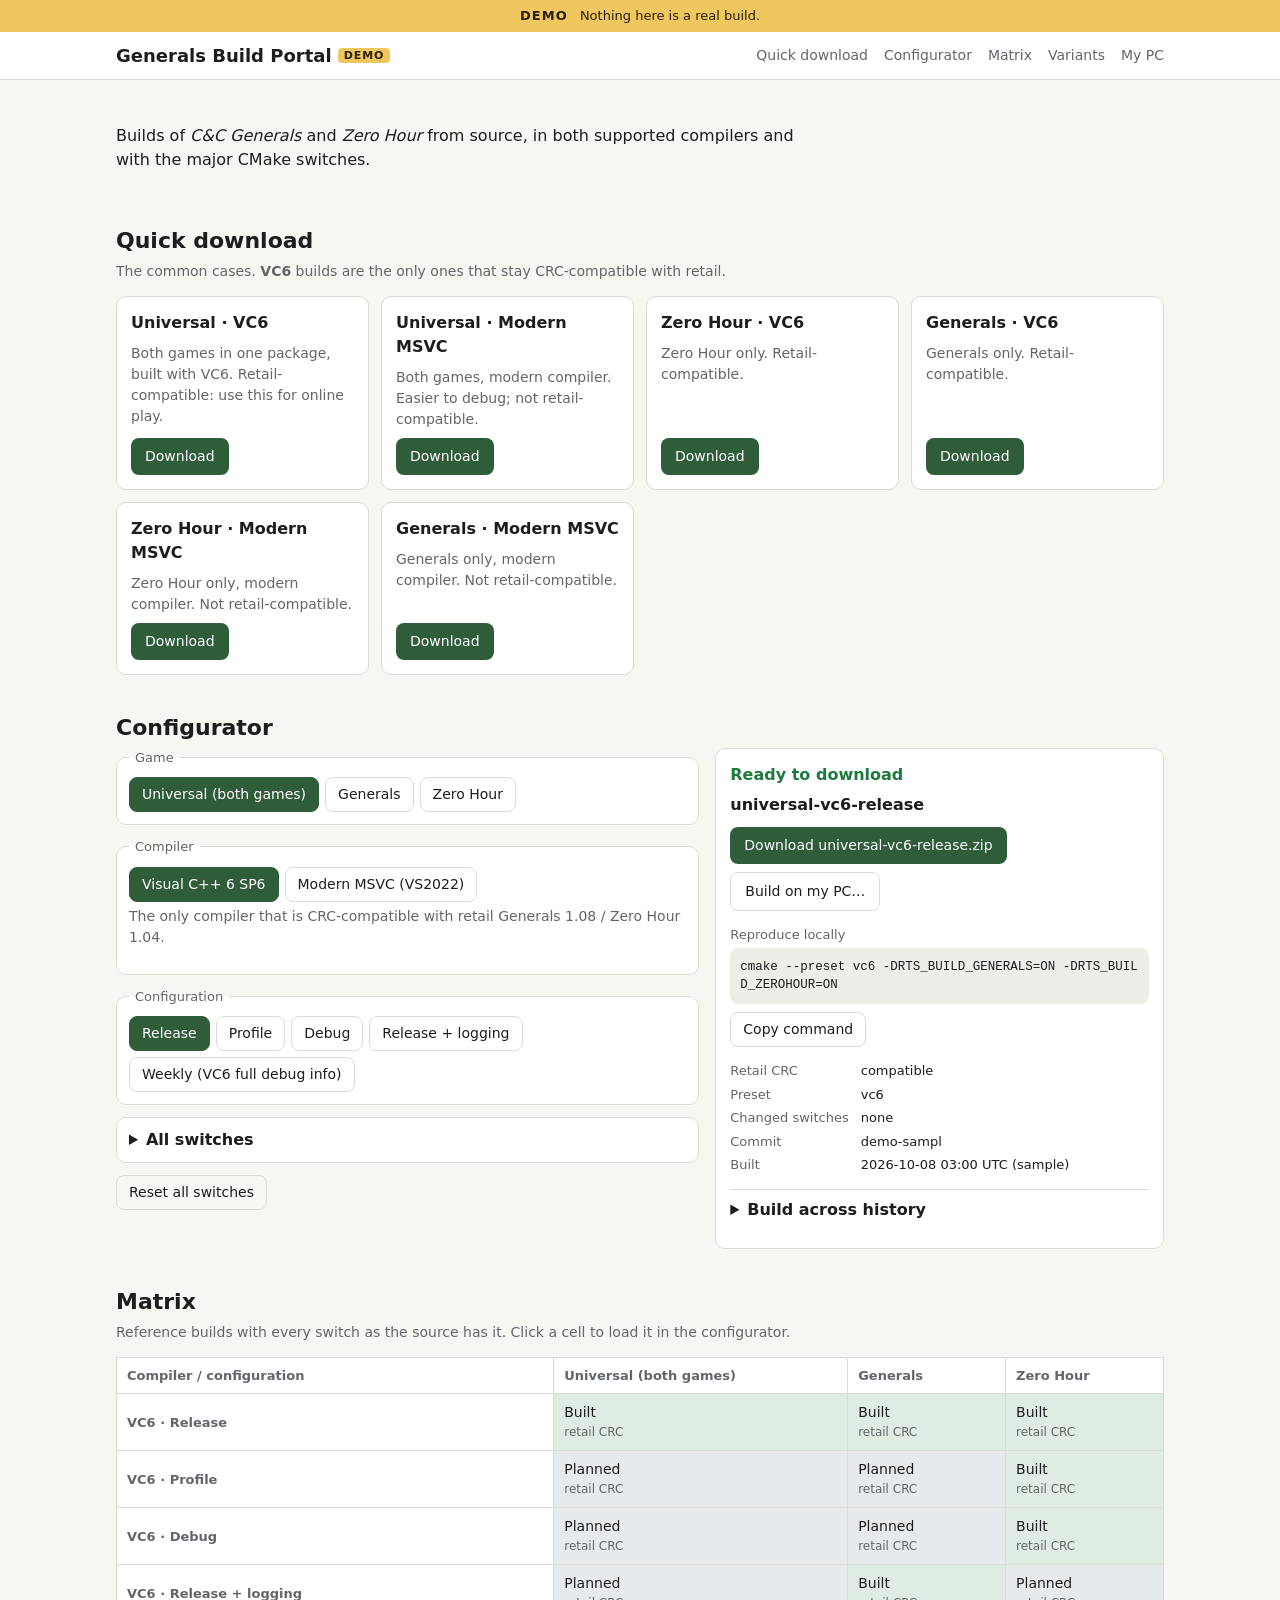
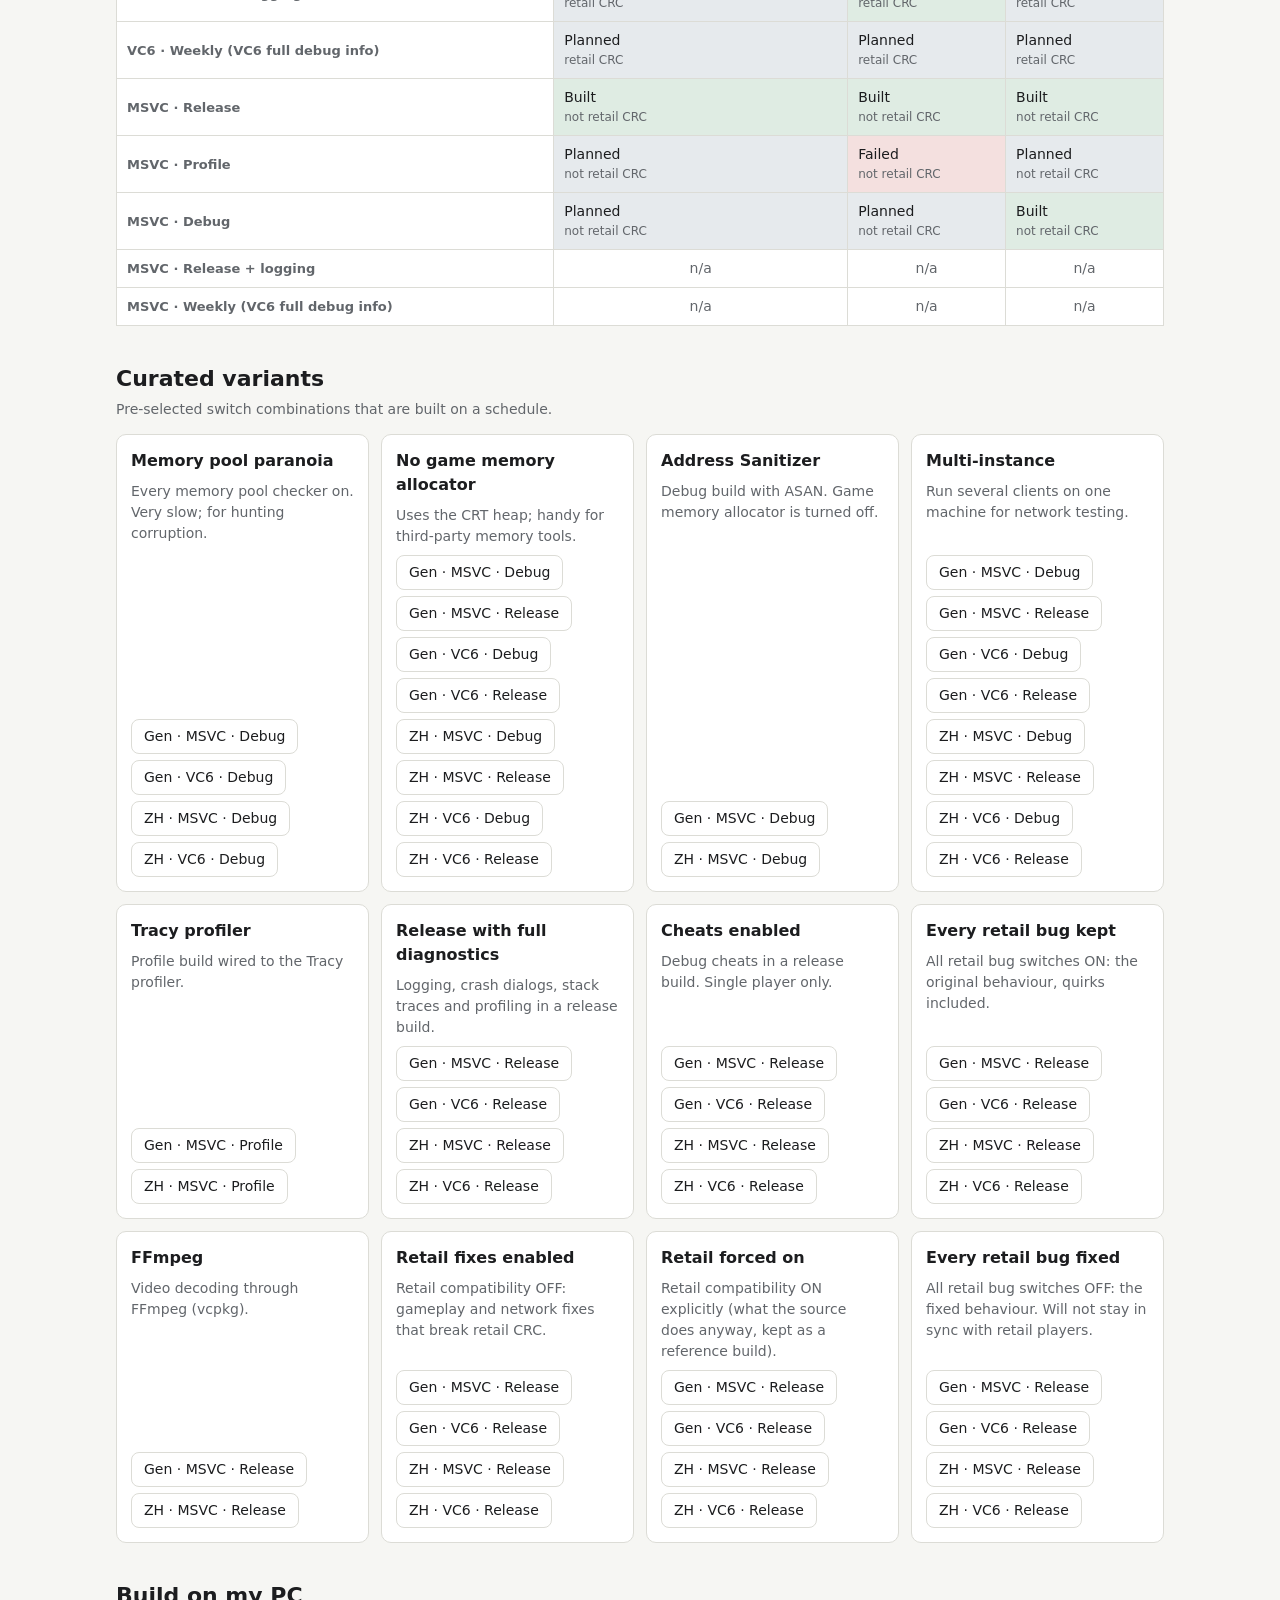
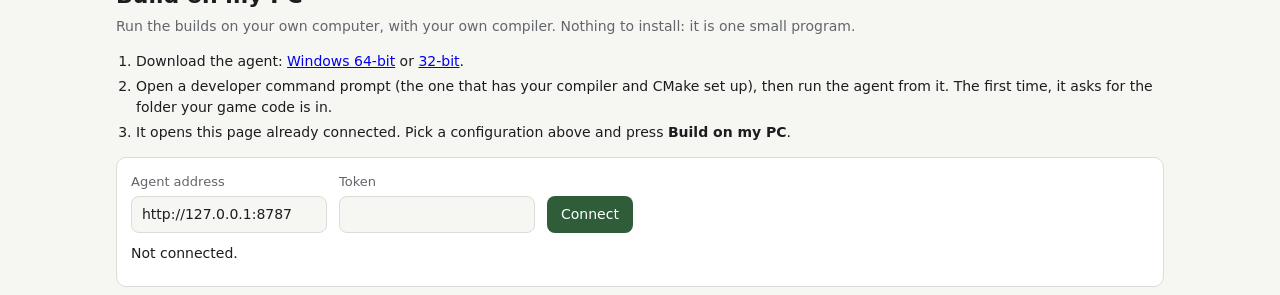
==== commit 9abe6699: "Expose every source flag as a switch; add range builds; remove default wording - 70 switches: all 19" ====
--- a/site/index.html
+++ b/site/index.html
@@ -43,10 +43,10 @@
         <fieldset><legend>Compiler</legend><div class="seg" id="seg-compiler" role="radiogroup"></div><p class="hint" id="compiler-note"></p></fieldset>
         <fieldset><legend>Configuration</legend><div class="seg" id="seg-config" role="radiogroup"></div></fieldset>
         <details id="advanced">
-          <summary>Advanced switches <span class="count" id="adv-count"></span></summary>
+          <summary>All switches <span class="count" id="adv-count"></span></summary>
           <div id="switch-groups"></div>
         </details>
-        <button type="button" class="ghost" id="reset">Reset to defaults</button>
+        <button type="button" class="ghost" id="reset">Reset all switches</button>
       </div>
 
       <aside class="cfg-result" aria-live="polite">
@@ -58,13 +58,28 @@
         <pre class="cmd" id="res-cmd"></pre>
         <button type="button" class="ghost" id="copy-cmd">Copy command</button>
         <dl class="kv" id="res-kv"></dl>
+
+        <details class="range" id="range">
+          <summary>Build across history</summary>
+          <p class="hint">Build this same configuration at many points in the project's history, for example to find the change where something broke. It uses a separate copy of your repository, so your files are not touched.</p>
+          <div class="fields">
+            <label>Count by
+              <select id="range-unit"><option value="pr">Pull request number</option><option value="commit">Commit (oldest = 1)</option></select>
+            </label>
+            <label>From <input id="range-from" type="number" min="1" value="500" inputmode="numeric"></label>
+            <label>To <input id="range-to" type="number" min="1" value="600" inputmode="numeric"></label>
+            <label>Every <input id="range-step" type="number" min="1" value="10" inputmode="numeric"></label>
+          </div>
+          <p id="range-preview" class="hint" role="status"></p>
+          <button type="button" class="btn" id="range-go">Build range on my PC</button>
+        </details>
       </aside>
     </div>
   </section>
 
   <section id="matrix">
     <h2>Matrix</h2>
-    <p class="hint">Reference builds with default switches. Click a cell to load it in the configurator.</p>
+    <p class="hint">Reference builds with every switch as the source has it. Click a cell to load it in the configurator.</p>
     <div class="table-scroll"><table class="grid" id="grid"></table></div>
   </section>
 
--- a/site/style.css
+++ b/site/style.css
@@ -126,3 +126,14 @@
 
 .steps { margin: 0 0 14px; padding-left: 20px; font-size: 14px; } .steps li { margin: 4px 0; }
 #agent-queue .qrow button { padding: 2px 10px; font-size: 13px; }
+
+details.group { border: 0; border-top: 1px solid var(--line); border-radius: 0; background: none; padding: 8px 0; margin: 0; }
+details.group > summary { font-weight: 600; }
+.seg button.src { position: relative; }
+.seg button.src::after { content: ""; position: absolute; top: 3px; right: 3px; width: 5px; height: 5px; border-radius: 50%; background: currentColor; opacity: .45; }
+
+details.range { margin-top: 14px; padding: 8px 0 0; border: 0; border-top: 1px solid var(--line); border-radius: 0; background: none; }
+details.range select, details.range input { font: inherit; font-size: 14px; color: var(--ink); background: var(--bg); border: 1px solid var(--line); border-radius: 8px; padding: 6px 8px; min-width: 0; }
+details.range input[type="number"] { width: 5.5em; }
+#agent-queue .qgroup { margin: 8px 0 2px; font-weight: 600; font-size: 14px; }
+#agent-queue .progress { font-size: 14px; margin: 0 0 6px; display: flex; gap: 10px; align-items: center; flex-wrap: wrap; }
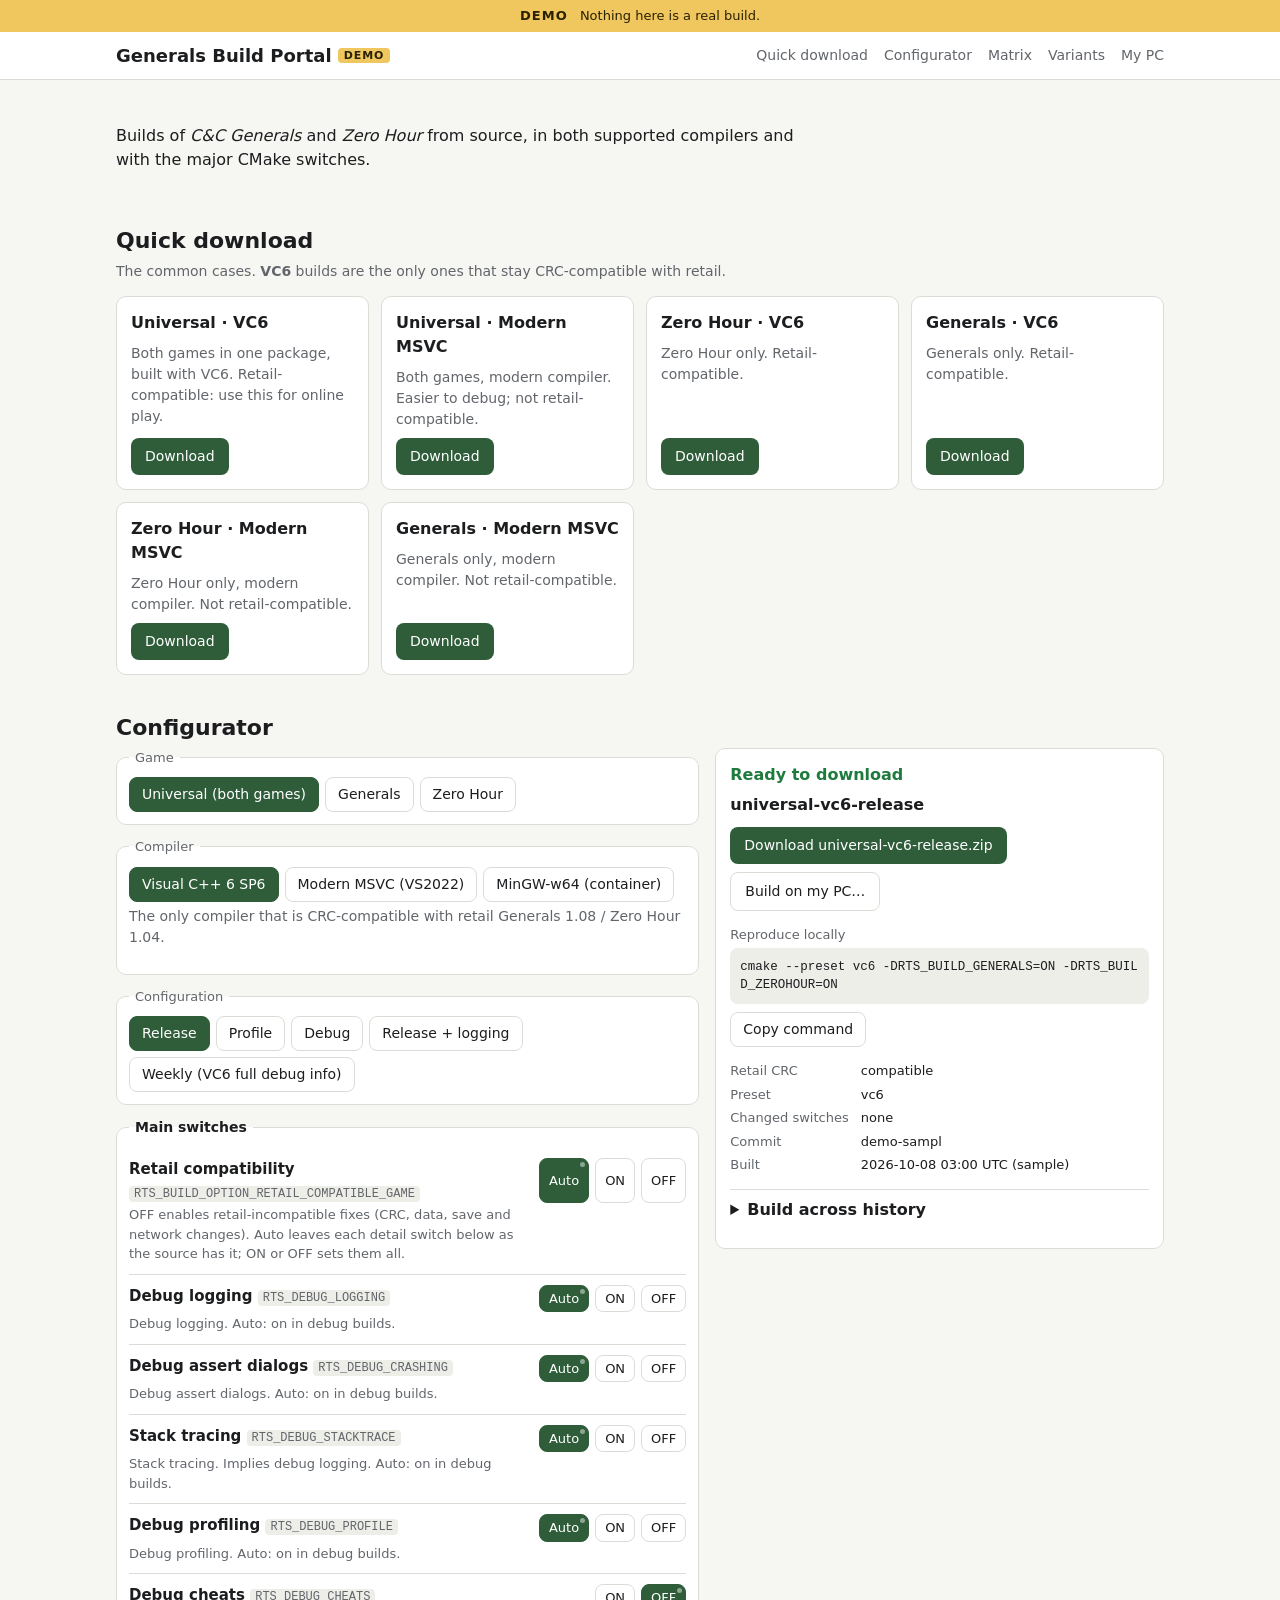
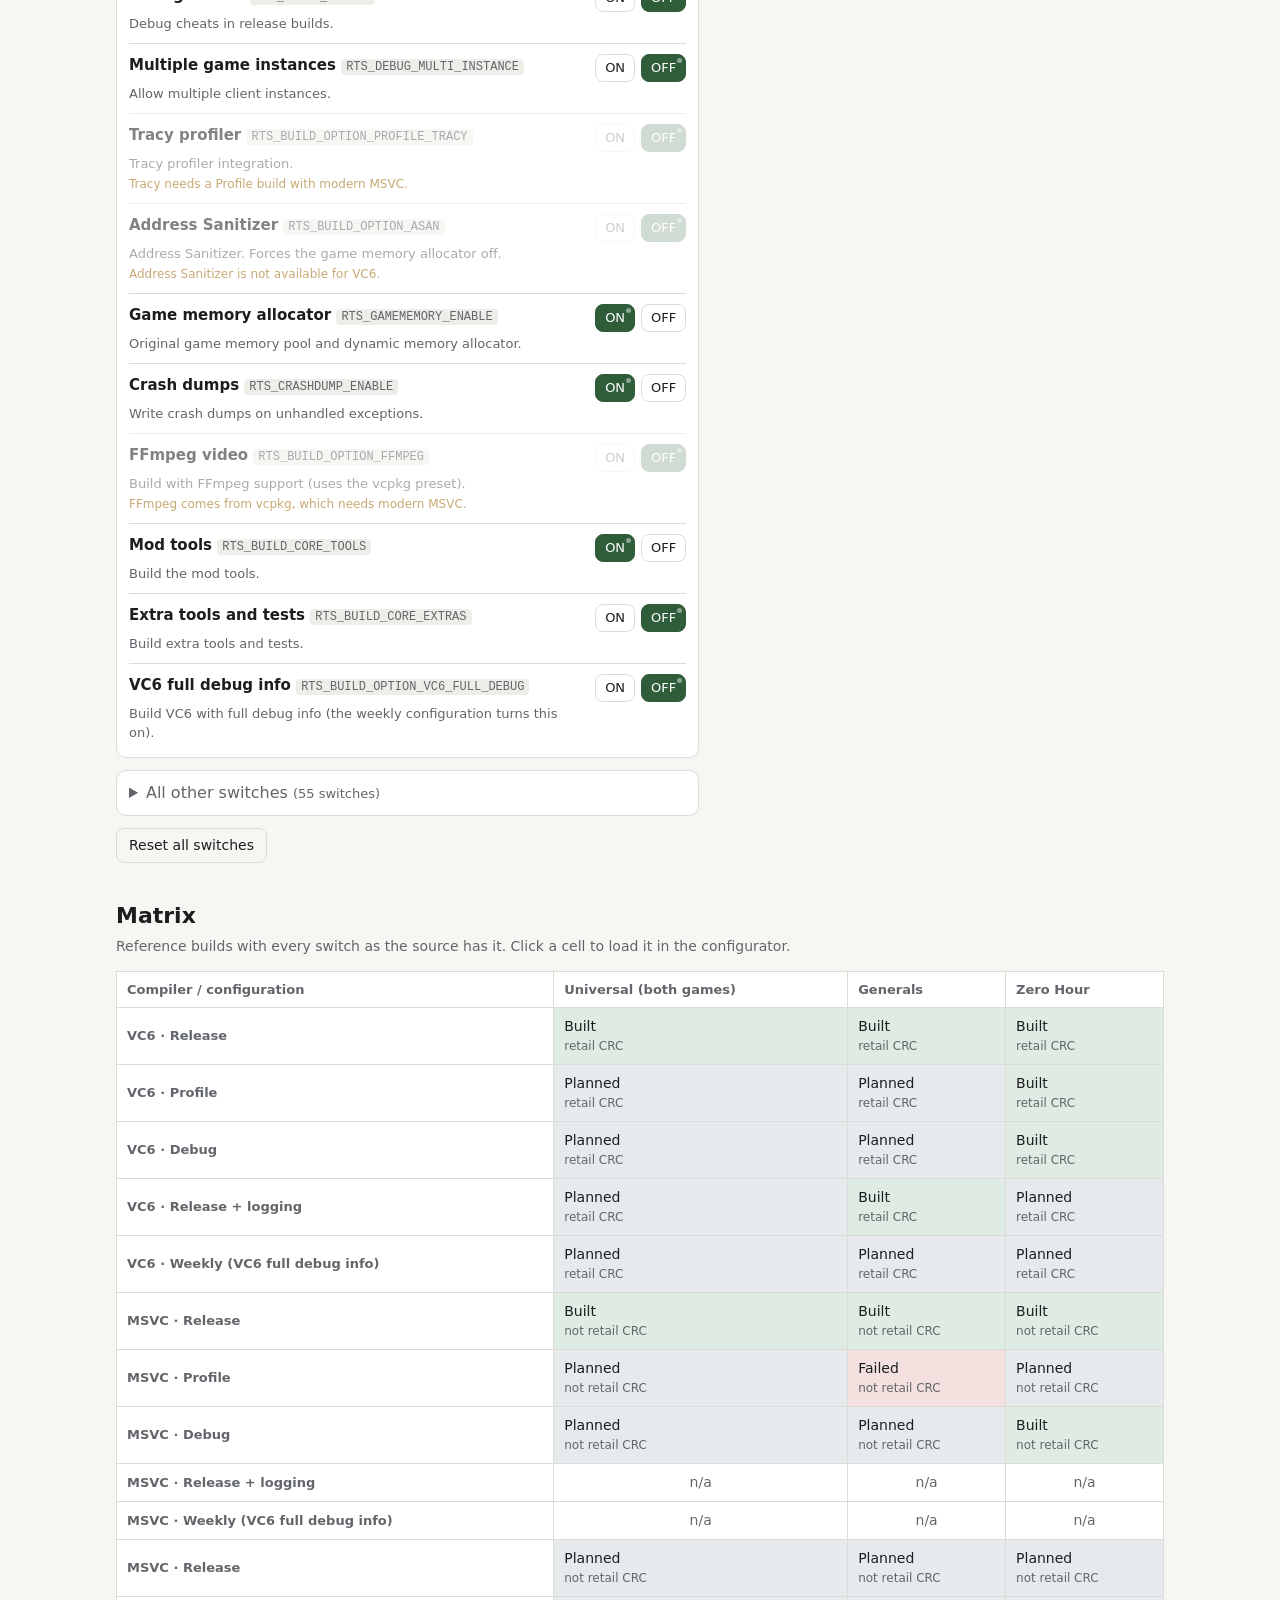
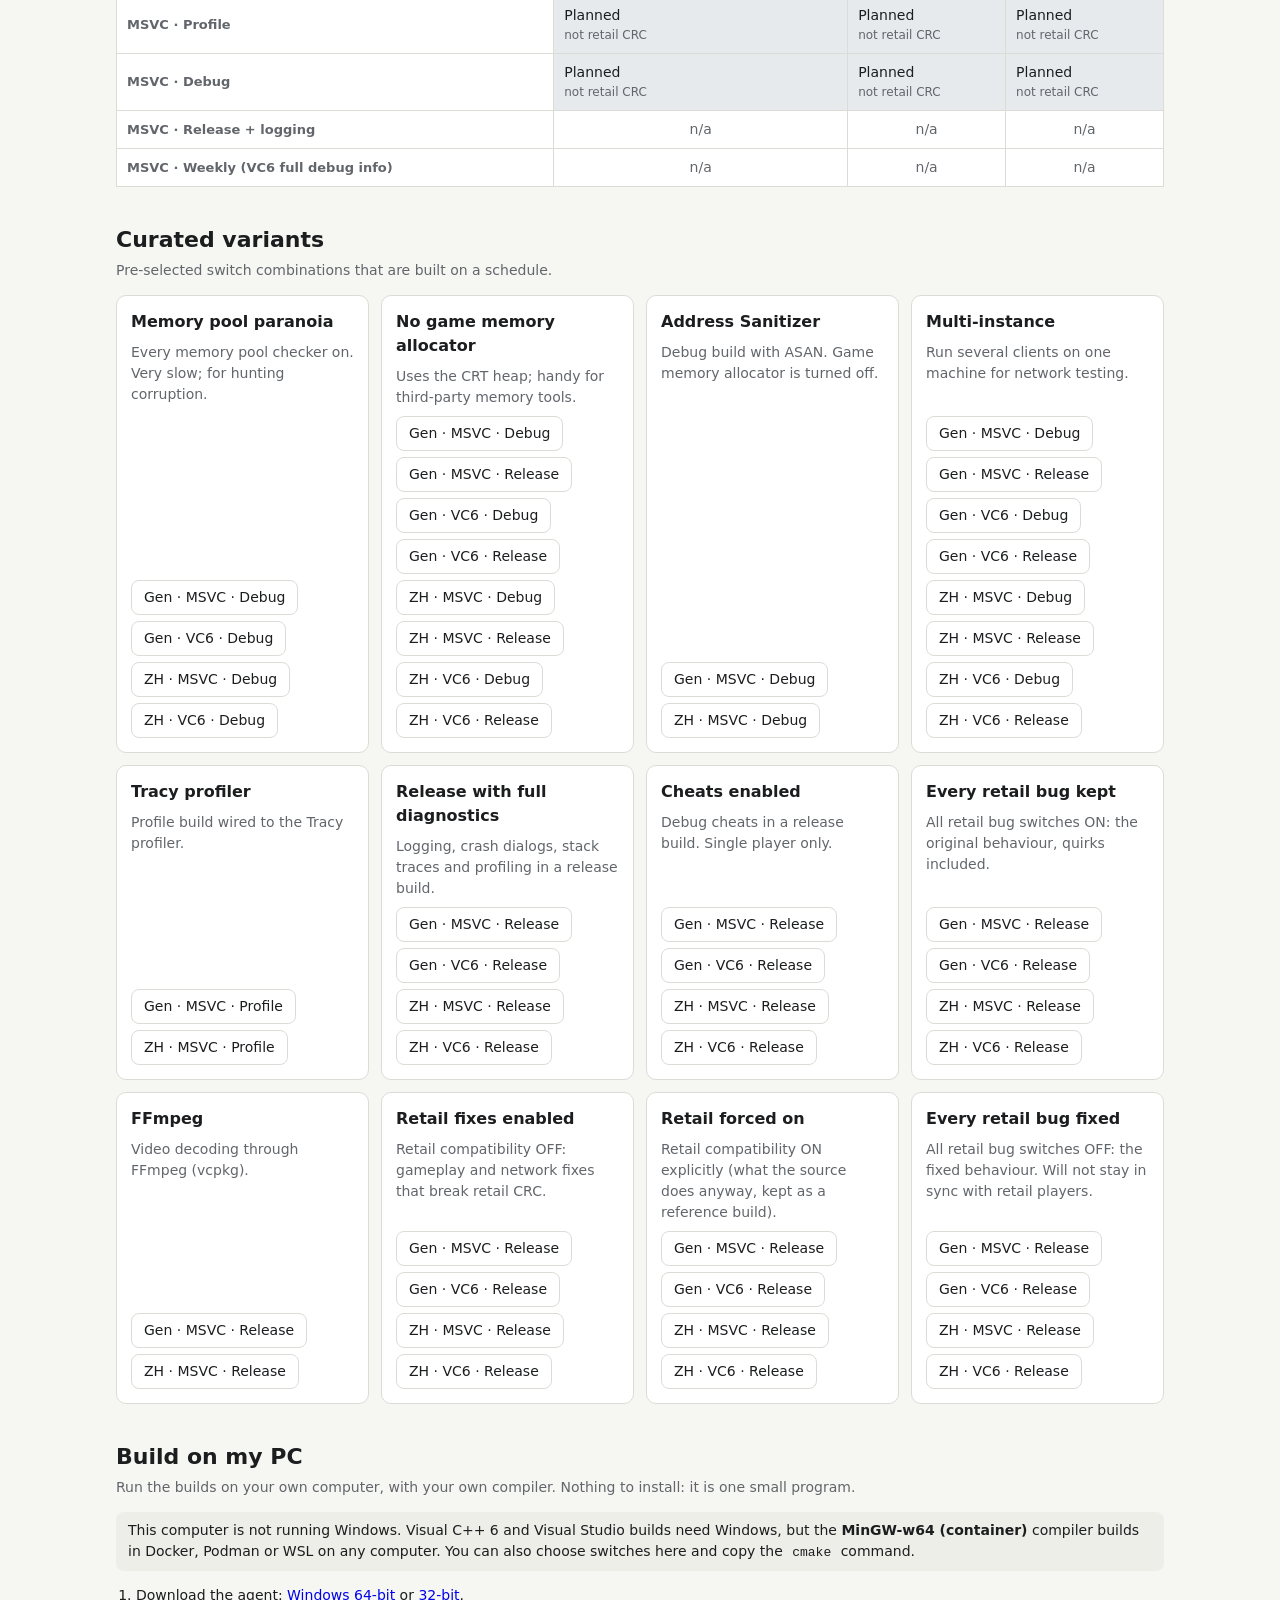
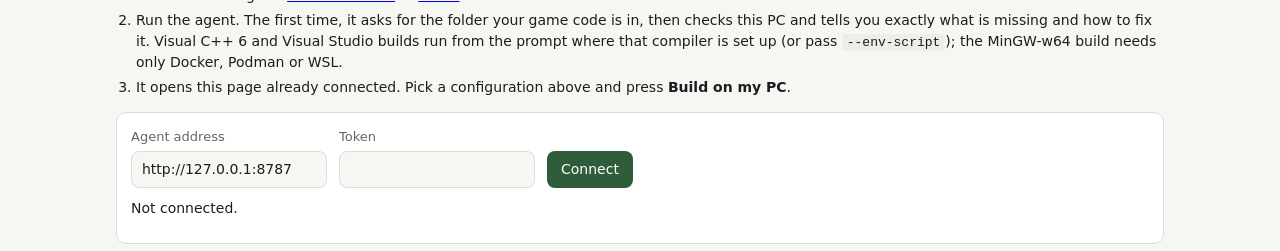
==== commit 4fca528f: "Check the PC before building; run MinGW-w64 in a container or WSL; feature the main switches - Agent" ====
--- a/site/index.html
+++ b/site/index.html
@@ -42,8 +42,13 @@
         <fieldset><legend>Game</legend><div class="seg" id="seg-game" role="radiogroup"></div></fieldset>
         <fieldset><legend>Compiler</legend><div class="seg" id="seg-compiler" role="radiogroup"></div><p class="hint" id="compiler-note"></p></fieldset>
         <fieldset><legend>Configuration</legend><div class="seg" id="seg-config" role="radiogroup"></div></fieldset>
+        <fieldset id="main-switches">
+          <legend>Main switches <span class="count" id="main-count"></span></legend>
+          <div id="main-switch-list"></div>
+        </fieldset>
         <details id="advanced">
-          <summary>All switches <span class="count" id="adv-count"></span></summary>
+          <summary>All other switches <span class="count" id="adv-count"></span></summary>
+          <p class="hint">The fine-grained flags: individual retail bugs, detailed compatibility, gameplay, files, memory pool and per-game build options.</p>
           <div id="switch-groups"></div>
         </details>
         <button type="button" class="ghost" id="reset">Reset all switches</button>
@@ -93,9 +98,10 @@
   <section id="desktop">
     <h2>Build on my PC</h2>
     <p class="hint">Run the builds on your own computer, with your own compiler. Nothing to install: it is one small program.</p>
+    <p id="os-note" class="note" hidden>This computer is not running Windows. Visual C++ 6 and Visual Studio builds need Windows, but the <strong>MinGW-w64 (container)</strong> compiler builds in Docker, Podman or WSL on any computer. You can also choose switches here and copy the <code>cmake</code> command.</p>
     <ol class="steps">
       <li>Download the agent: <a href="downloads/build-agent-windows-x64.exe" download>Windows 64-bit</a> or <a href="downloads/build-agent-windows-x86.exe" download>32-bit</a>.</li>
-      <li>Open a developer command prompt (the one that has your compiler and CMake set up), then run the agent from it. The first time, it asks for the folder your game code is in.</li>
+      <li>Run the agent. The first time, it asks for the folder your game code is in, then checks this PC and tells you exactly what is missing and how to fix it. Visual C++ 6 and Visual Studio builds run from the prompt where that compiler is set up (or pass <code>--env-script</code>); the MinGW-w64 build needs only Docker, Podman or WSL.</li>
       <li>It opens this page already connected. Pick a configuration above and press <strong>Build on my PC</strong>.</li>
     </ol>
     <div class="panel">
@@ -106,6 +112,7 @@
         <button type="button" class="ghost" id="agent-disconnect" hidden>Disconnect</button>
       </div>
       <p id="agent-status" class="agent-status" role="status">Not connected.</p>
+      <div id="agent-doctor"></div>
       <div id="agent-queue"></div>
     </div>
   </section>
--- a/site/style.css
+++ b/site/style.css
@@ -137,3 +137,21 @@
 details.range input[type="number"] { width: 5.5em; }
 #agent-queue .qgroup { margin: 8px 0 2px; font-weight: 600; font-size: 14px; }
 #agent-queue .progress { font-size: 14px; margin: 0 0 6px; display: flex; gap: 10px; align-items: center; flex-wrap: wrap; }
+
+/* main switches: always visible, larger than the folded fine-grained ones */
+#main-switches { padding-bottom: 4px; }
+#main-switches legend { font-size: 14px; font-weight: 600; color: var(--ink); }
+#main-switch-list .sw { padding: 10px 0; }
+#main-switch-list .sw:first-child { border-top: 0; }
+#main-switch-list .sw .name { font-size: 15px; }
+#advanced > summary { color: var(--muted); font-weight: 500; }
+
+#agent-doctor { margin: 6px 0 10px; }
+#agent-doctor .doc-head { display: flex; flex-wrap: wrap; gap: 6px 10px; align-items: center; margin-bottom: 6px; font-size: 14px; }
+#agent-doctor .doc-head .ok { color: var(--ok); font-weight: 600; } #agent-doctor .doc-head .bad { color: var(--bad); font-weight: 600; }
+.chk { display: flex; gap: 8px; padding: 3px 0; font-size: 14px; }
+.chk .ico { width: 1.2em; text-align: center; font-weight: 700; flex: none; }
+.chk.ok .ico { color: var(--ok); } .chk.fail .ico { color: var(--bad); } .chk.warn .ico { color: var(--warn); } .chk.info .ico { color: var(--muted); }
+.chk .fix { color: var(--muted); font-size: 13px; margin-top: 2px; }
+.note { background: var(--code); border-radius: 8px; padding: 8px 12px; font-size: 14px; }
+.not-ready { font-size: 13px; color: var(--bad); margin: 6px 0 0; }
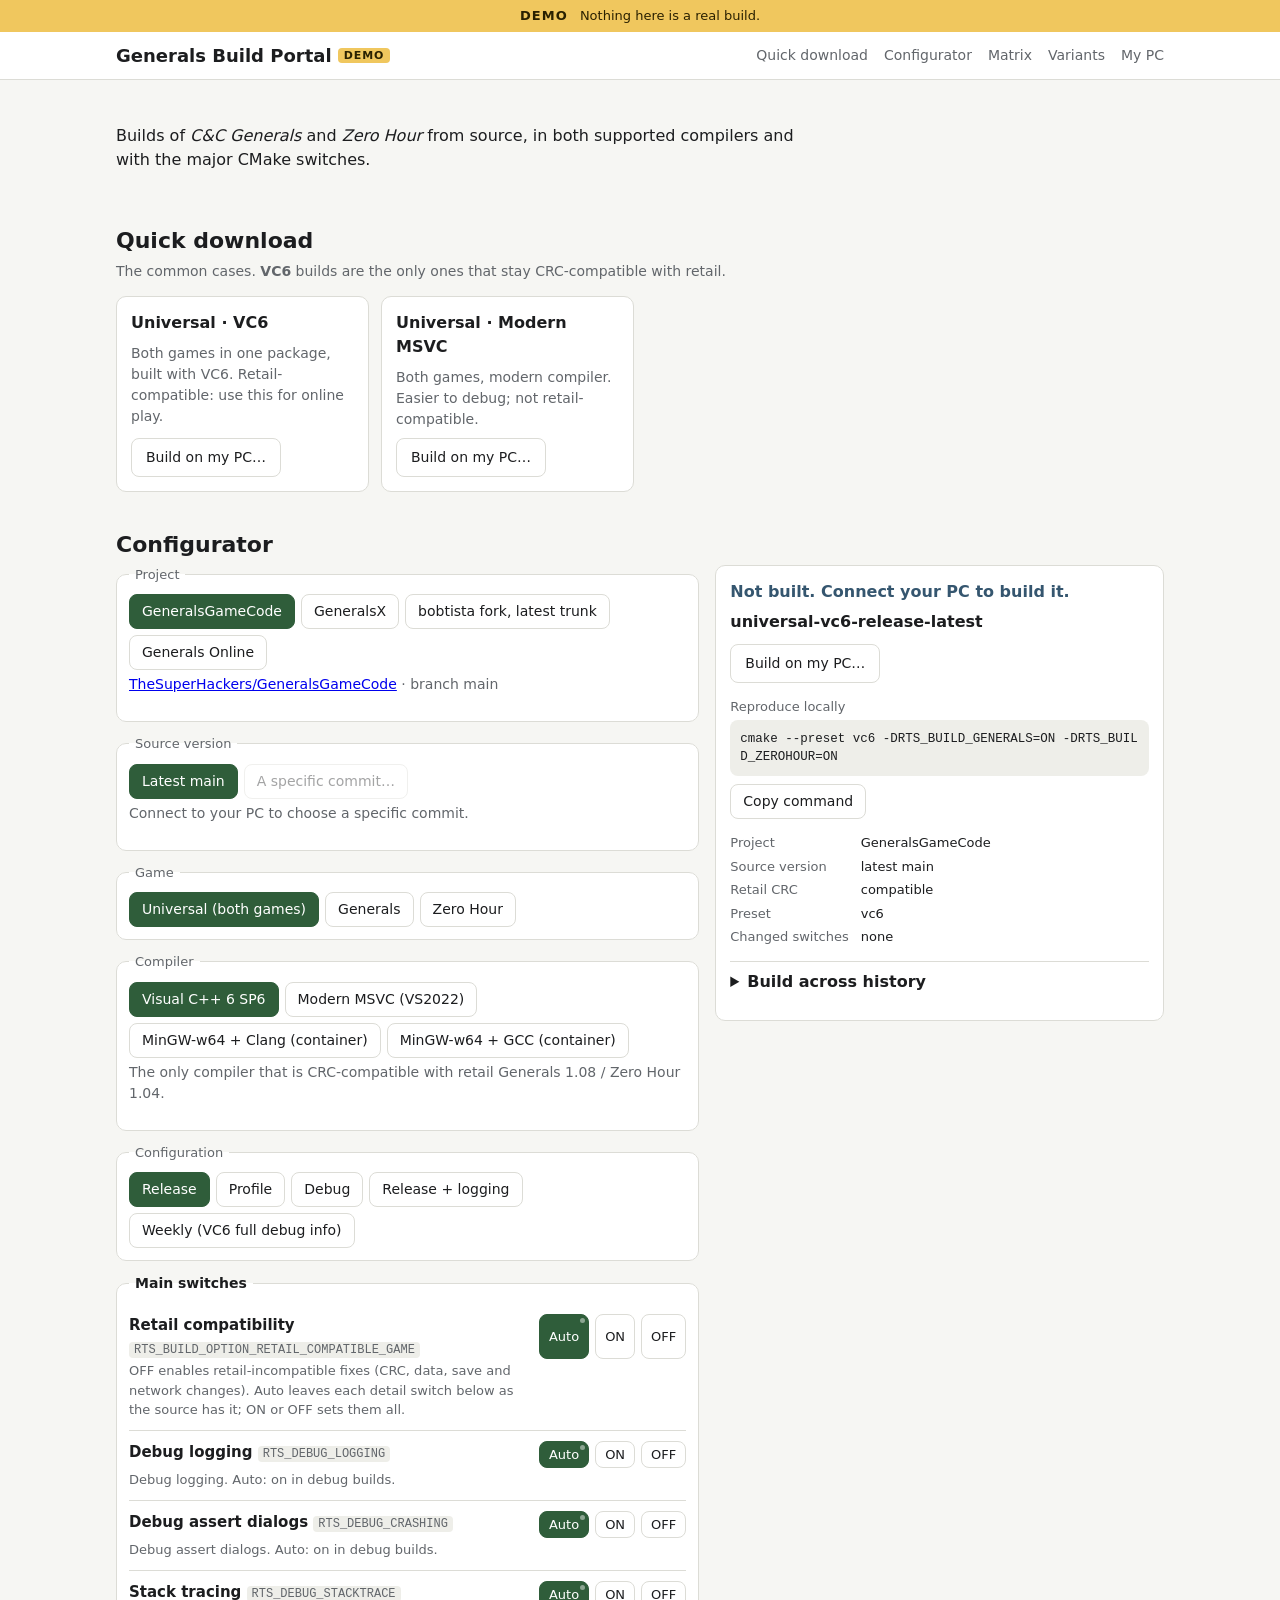
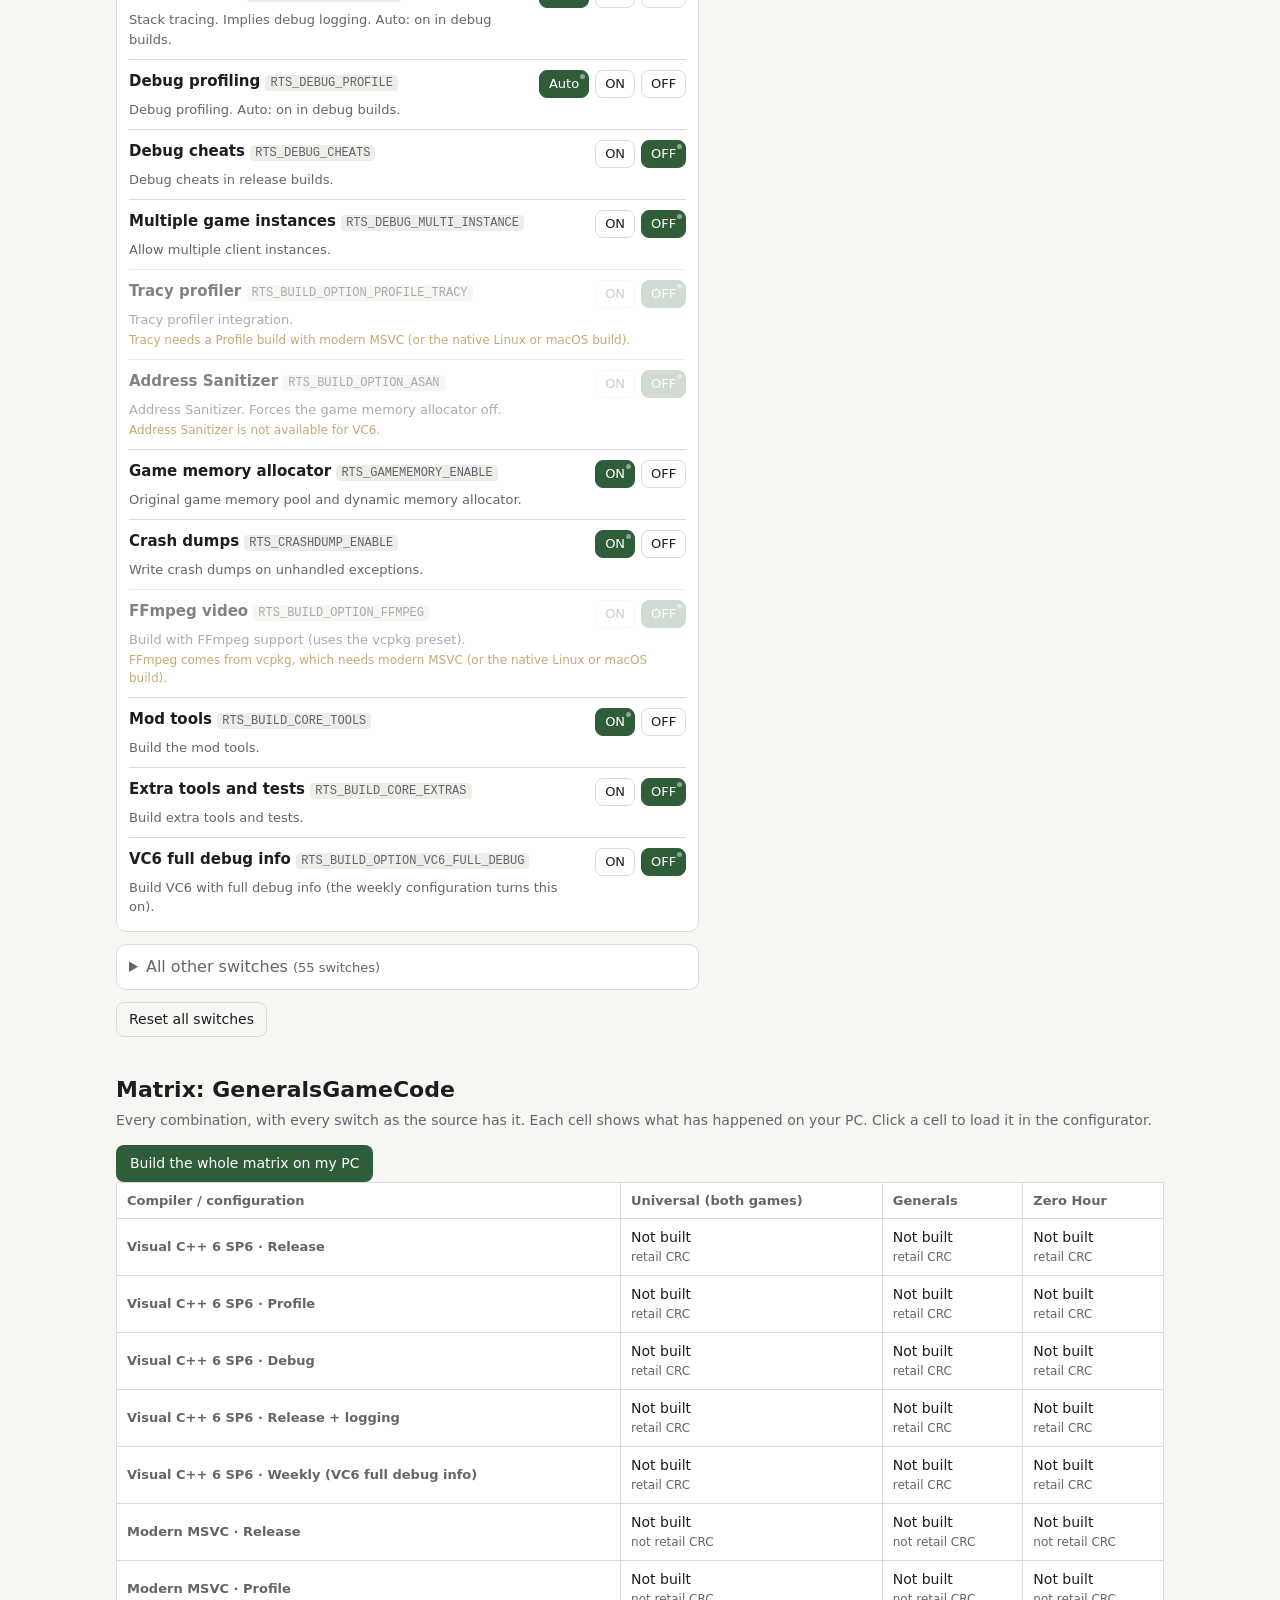
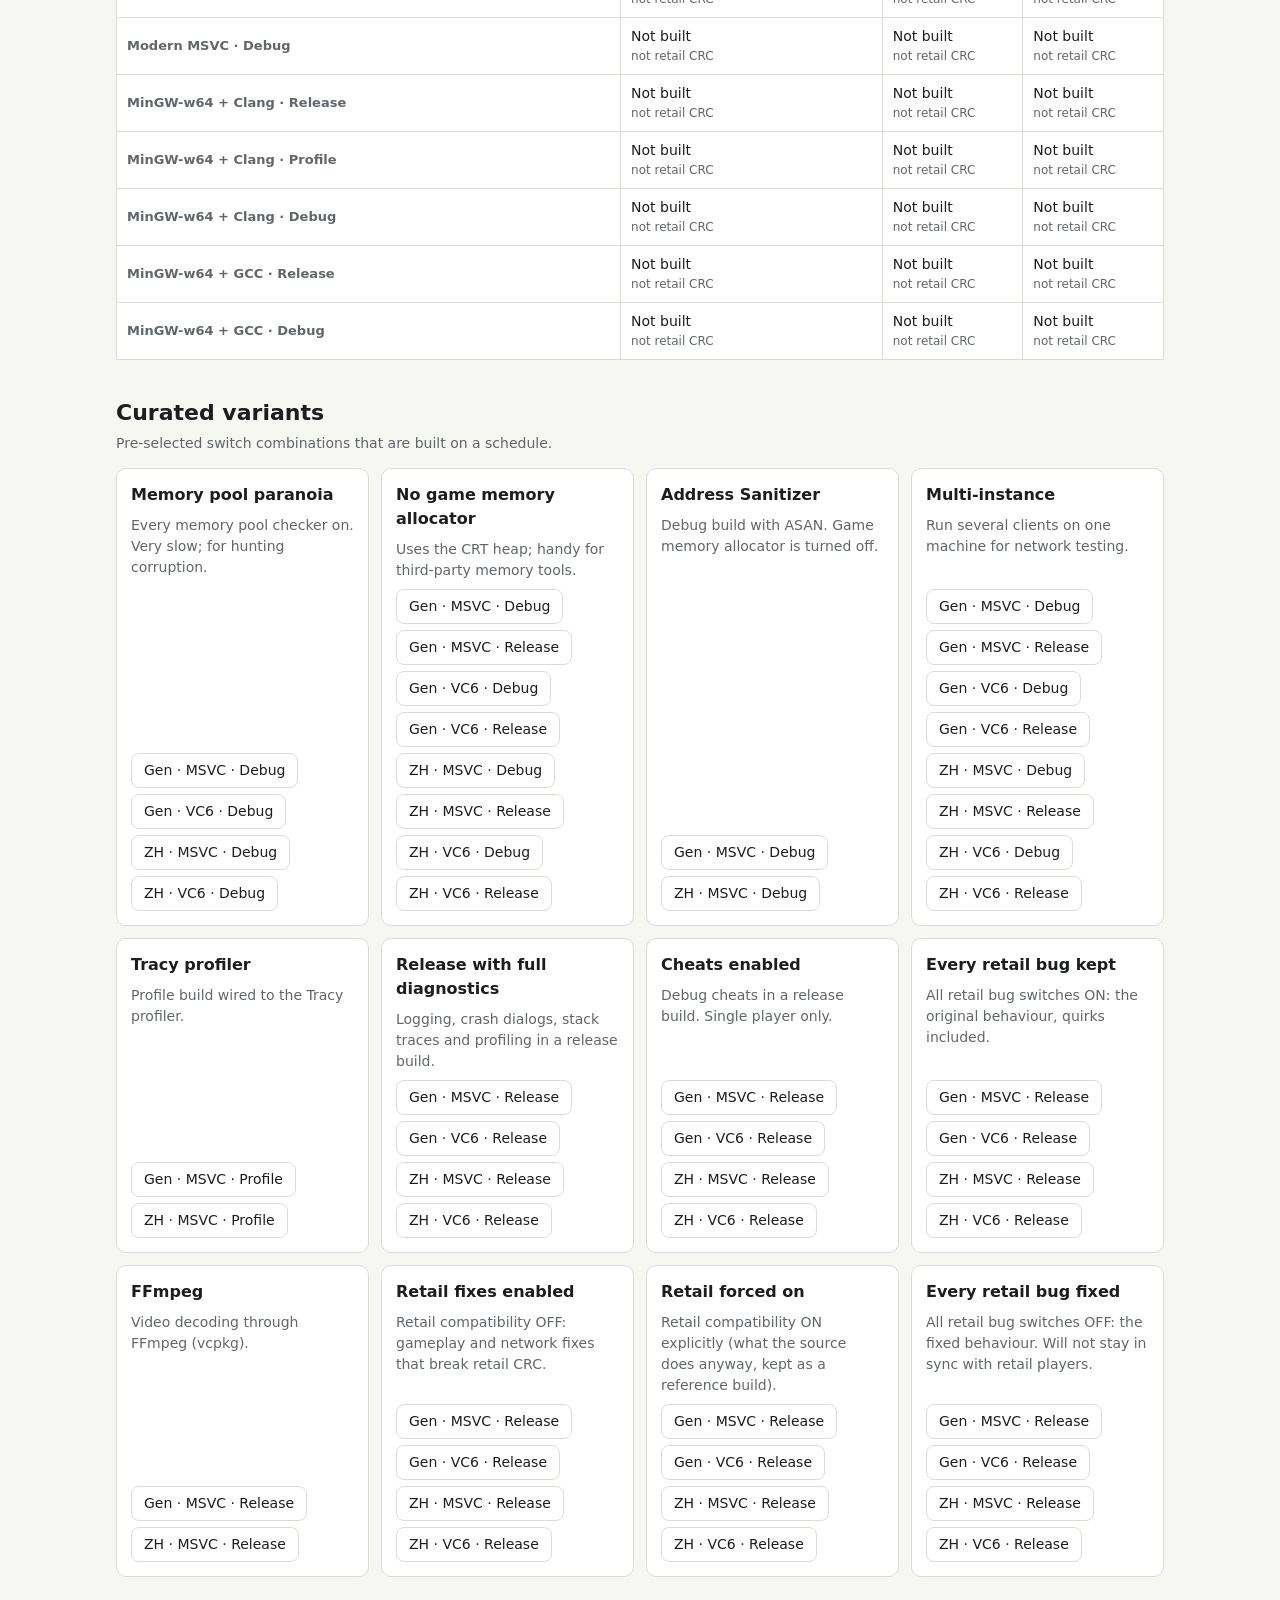
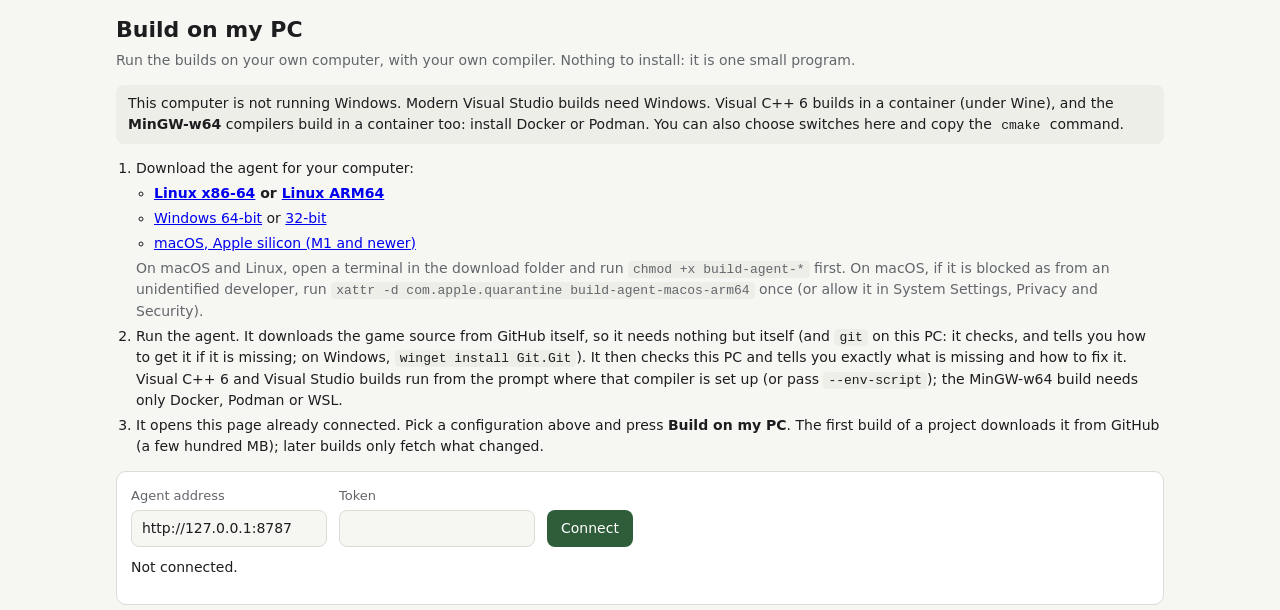
==== commit d73fee7a: "Build all four compilers, add projects, fetch source from GitHub, live task view Platforms and matri" ====
--- a/site/index.html
+++ b/site/index.html
@@ -4,7 +4,7 @@
 <meta charset="utf-8">
 <meta name="viewport" content="width=device-width, initial-scale=1">
 <title>Generals Build Portal (Demo)</title>
-<meta name="description" content="Every build of GeneralsGameCode: both games, both compilers, every major switch.">
+<meta name="description" content="Builds of Generals and Zero Hour from several source projects: both games, every compiler, every major switch.">
 <link rel="icon" href="data:image/svg+xml,%3Csvg xmlns=%27http://www.w3.org/2000/svg%27 viewBox=%270 0 16 16%27%3E%3Crect width=%2716%27 height=%2716%27 rx=%273%27 fill=%27%232f5d3a%27/%3E%3C/svg%3E">
 <link rel="stylesheet" href="style.css">
 </head>
@@ -39,6 +39,13 @@
     <h2>Configurator</h2>
     <div class="cfg">
       <div class="cfg-form">
+        <fieldset><legend>Project</legend><div class="seg" id="seg-project" role="radiogroup"></div><p class="hint" id="project-note"></p></fieldset>
+        <fieldset><legend>Source version</legend><div class="seg" id="seg-ref" role="radiogroup"></div>
+          <div id="ref-commit" class="row" hidden>
+            <select id="ref-select" aria-label="Recent commits"></select>
+            <input id="ref-sha" type="text" placeholder="or type a commit id" size="22" maxlength="40" autocomplete="off" spellcheck="false" aria-label="Commit id">
+          </div>
+          <p class="hint" id="ref-hint" role="status"></p></fieldset>
         <fieldset><legend>Game</legend><div class="seg" id="seg-game" role="radiogroup"></div></fieldset>
         <fieldset><legend>Compiler</legend><div class="seg" id="seg-compiler" role="radiogroup"></div><p class="hint" id="compiler-note"></p></fieldset>
         <fieldset><legend>Configuration</legend><div class="seg" id="seg-config" role="radiogroup"></div></fieldset>
@@ -83,8 +90,10 @@
   </section>
 
   <section id="matrix">
-    <h2>Matrix</h2>
-    <p class="hint">Reference builds with every switch as the source has it. Click a cell to load it in the configurator.</p>
+    <h2 id="matrix-title">Matrix</h2>
+    <p class="hint">Every combination, with every switch as the source has it. Each cell shows what has happened on your PC. Click a cell to load it in the configurator.</p>
+    <div class="row"><button type="button" class="btn" id="matrix-build" disabled>Build the whole matrix on my PC</button>
+      <span id="matrix-summary" class="matrix-summary" role="status"></span></div>
     <div class="table-scroll"><table class="grid" id="grid"></table></div>
   </section>
 
@@ -98,11 +107,17 @@
   <section id="desktop">
     <h2>Build on my PC</h2>
     <p class="hint">Run the builds on your own computer, with your own compiler. Nothing to install: it is one small program.</p>
-    <p id="os-note" class="note" hidden>This computer is not running Windows. Visual C++ 6 and Visual Studio builds need Windows, but the <strong>MinGW-w64 (container)</strong> compiler builds in Docker, Podman or WSL on any computer. You can also choose switches here and copy the <code>cmake</code> command.</p>
+    <p id="os-note" class="note" hidden>This computer is not running Windows. Modern Visual Studio builds need Windows. Visual C++ 6 builds in a container (under Wine), and the <strong>MinGW-w64</strong> compilers build in a container too: install Docker or Podman. You can also choose switches here and copy the <code>cmake</code> command.</p>
     <ol class="steps">
-      <li>Download the agent: <a href="downloads/build-agent-windows-x64.exe" download>Windows 64-bit</a> or <a href="downloads/build-agent-windows-x86.exe" download>32-bit</a>.</li>
-      <li>Run the agent. The first time, it asks for the folder your game code is in, then checks this PC and tells you exactly what is missing and how to fix it. Visual C++ 6 and Visual Studio builds run from the prompt where that compiler is set up (or pass <code>--env-script</code>); the MinGW-w64 build needs only Docker, Podman or WSL.</li>
-      <li>It opens this page already connected. Pick a configuration above and press <strong>Build on my PC</strong>.</li>
+      <li>Download the agent for your computer:
+        <ul class="agents" id="agent-downloads">
+          <li data-os="windows"><a href="downloads/build-agent-windows-x64.exe" download>Windows 64-bit</a> or <a href="downloads/build-agent-windows-x86.exe" download>32-bit</a></li>
+          <li data-os="mac"><a href="downloads/build-agent-macos-arm64" download>macOS, Apple silicon (M1 and newer)</a></li>
+          <li data-os="linux"><a href="downloads/build-agent-linux-x64" download>Linux x86-64</a> or <a href="downloads/build-agent-linux-arm64" download>Linux ARM64</a></li>
+        </ul>
+        <span class="hint">On macOS and Linux, open a terminal in the download folder and run <code>chmod +x build-agent-*</code> first. On macOS, if it is blocked as from an unidentified developer, run <code>xattr -d com.apple.quarantine build-agent-macos-arm64</code> once (or allow it in System Settings, Privacy and Security).</span></li>
+      <li>Run the agent. It downloads the game source from GitHub itself, so it needs nothing but itself (and <code>git</code> on this PC: it checks, and tells you how to get it if it is missing; on Windows, <code>winget install Git.Git</code>). It then checks this PC and tells you exactly what is missing and how to fix it. Visual C++ 6 and Visual Studio builds run from the prompt where that compiler is set up (or pass <code>--env-script</code>); the MinGW-w64 build needs only Docker, Podman or WSL.</li>
+      <li>It opens this page already connected. Pick a configuration above and press <strong>Build on my PC</strong>. The first build of a project downloads it from GitHub (a few hundred MB); later builds only fetch what changed.</li>
     </ol>
     <div class="panel">
       <div class="fields">
@@ -110,9 +125,26 @@
         <label>Token <input id="agent-token" type="password" autocomplete="off"></label>
         <button type="button" class="btn" id="agent-connect">Connect</button>
         <button type="button" class="ghost" id="agent-disconnect" hidden>Disconnect</button>
+        <button type="button" class="ghost" id="agent-restart" hidden>Restart agent</button>
+        <button type="button" class="ghost" id="agent-quit" hidden>Stop agent</button>
       </div>
       <p id="agent-status" class="agent-status" role="status">Not connected.</p>
+      <div id="agent-projects"></div>
+      <div id="agent-platforms"></div>
       <div id="agent-doctor"></div>
+      <div id="agent-data"></div>
+      <div id="agent-live" hidden>
+        <div class="doc-head"><strong>Live tasks</strong><span id="live-counts" class="hint"></span></div>
+        <div id="live-bar" class="live-bar" aria-hidden="true"></div>
+        <div id="live-now" hidden>
+          <div class="live-title"><span class="tag">building</span> <code id="live-id"></code> <span id="live-elapsed" class="hint"></span> <span id="live-progress" class="hint"></span></div>
+          <pre id="live-tail" aria-label="Last 3 lines of the build" aria-live="off"></pre>
+          <details id="live-full"><summary>Show full log</summary>
+            <pre id="live-log" tabindex="0" aria-label="Live build log" aria-live="off"></pre>
+          </details>
+        </div>
+        <p id="live-idle" class="hint">Nothing is building.</p>
+      </div>
       <div id="agent-queue"></div>
     </div>
   </section>
--- a/site/style.css
+++ b/site/style.css
@@ -97,6 +97,12 @@
 .grid td button { background: none; border: 0; color: inherit; padding: 0; text-align: left; width: 100%; }
 .grid td.built { background: color-mix(in srgb, var(--ok) 14%, transparent); }
 .grid td.planned { background: color-mix(in srgb, var(--info) 12%, transparent); }
+.matrix-summary { font-weight: 600; padding: 4px 10px; border-radius: 6px; }
+.matrix-summary:empty { display: none; }
+.matrix-summary.ok { background: color-mix(in srgb, var(--ok) 20%, transparent); color: var(--ok); }
+.matrix-summary.bad { background: color-mix(in srgb, var(--bad) 20%, transparent); color: var(--bad); }
+.matrix-summary.info { background: color-mix(in srgb, var(--info) 14%, transparent); }
+.grid td.running { background: color-mix(in srgb, var(--warn) 20%, transparent); }
 .grid td.failed { background: color-mix(in srgb, var(--bad) 14%, transparent); }
 .grid td.na { color: var(--muted); text-align: center; }
 .grid td .sub { display: block; font-size: 12px; color: var(--muted); }
@@ -146,6 +152,12 @@
 #main-switch-list .sw .name { font-size: 15px; }
 #advanced > summary { color: var(--muted); font-weight: 500; }
 
+#agent-platforms { margin: 6px 0 10px; }
+#agent-platforms .plat-list { display: grid; gap: 6px; margin-top: 6px; }
+#agent-platforms .plat { display: flex; flex-wrap: wrap; gap: 4px 10px; align-items: center; text-align: left; padding: 8px 10px; border: 1px solid var(--line, #8886); border-radius: 8px; background: transparent; color: inherit; font: inherit; cursor: pointer; }
+#agent-platforms .plat[aria-checked="true"] { outline: 2px solid var(--accent, #2a6df4); }
+#agent-platforms .plat .st { font-weight: 600; } #agent-platforms .plat .st.ok { color: var(--ok); } #agent-platforms .plat .st.bad { color: var(--bad); }
+#agent-platforms .plat .why { flex-basis: 100%; color: var(--muted); font-size: 13px; }
 #agent-doctor { margin: 6px 0 10px; }
 #agent-doctor .doc-head { display: flex; flex-wrap: wrap; gap: 6px 10px; align-items: center; margin-bottom: 6px; font-size: 14px; }
 #agent-doctor .doc-head .ok { color: var(--ok); font-weight: 600; } #agent-doctor .doc-head .bad { color: var(--bad); font-weight: 600; }
@@ -155,3 +167,30 @@
 .chk .fix { color: var(--muted); font-size: 13px; margin-top: 2px; }
 .note { background: var(--code); border-radius: 8px; padding: 8px 12px; font-size: 14px; }
 .not-ready { font-size: 13px; color: var(--bad); margin: 6px 0 0; }
+
+#agent-live { margin: 6px 0 10px; }
+.live-bar { display: flex; height: 10px; border-radius: 5px; overflow: hidden; background: color-mix(in srgb, var(--muted) 25%, transparent); margin: 4px 0 8px; }
+.live-bar i { display: block; height: 100%; transition: width .3s; }
+.live-bar .ok { background: var(--ok); } .live-bar .bad { background: var(--bad); } .live-bar .run { background: var(--warn); }
+.live-title { display: flex; flex-wrap: wrap; gap: 4px 10px; align-items: center; margin-bottom: 4px; }
+#live-log { margin: 0; max-height: 260px; overflow: auto; padding: 8px 10px; border-radius: 6px; font: 12px/1.4 ui-monospace, Consolas, monospace; white-space: pre-wrap; word-break: break-all; background: color-mix(in srgb, var(--muted) 12%, transparent); }
+#live-tail { margin: 0 0 4px; padding: 6px 10px; border-radius: 6px; font: 12px/1.4 ui-monospace, Consolas, monospace; white-space: pre; overflow: hidden; text-overflow: ellipsis; min-height: 4.2em; background: color-mix(in srgb, var(--muted) 12%, transparent); }
+#live-full summary { cursor: pointer; font-size: 13px; color: var(--muted); }
+.agents { margin: 4px 0; padding-left: 18px; }
+
+/* project and source version */
+#ref-commit { display: flex; flex-wrap: wrap; gap: 6px; margin-top: 8px; }
+#ref-commit[hidden] { display: none; }
+#ref-commit select, #ref-commit input { font: inherit; font-size: 14px; color: var(--ink); background: var(--bg); border: 1px solid var(--line); border-radius: 8px; padding: 6px 8px; min-width: 0; max-width: 100%; }
+#ref-commit select { flex: 1 1 18em; }
+#agent-projects { margin: 12px 0; }
+#agent-projects .doc-head { display: flex; flex-wrap: wrap; gap: 6px 10px; align-items: center; margin-bottom: 6px; font-size: 14px; }
+#agent-projects .proj { margin: 0 0 10px; }
+#agent-projects .proj .nm { font-size: 14px; display: flex; flex-wrap: wrap; gap: 4px 10px; align-items: baseline; }
+#agent-projects .proj .ok { color: var(--ok); font-weight: 600; } #agent-projects .proj .bad { color: var(--bad); font-weight: 600; }
+#agent-projects .row { display: flex; flex-wrap: wrap; gap: 6px; margin-top: 4px; }
+#agent-projects .row input { flex: 1 1 18em; }
+
+#agent-projects .proj details.own { margin: 4px 0; font-size: 14px; }
+#agent-projects .proj details.own summary { cursor: pointer; color: var(--muted, inherit); }
+#agent-projects .proj .row { margin-top: 4px; }
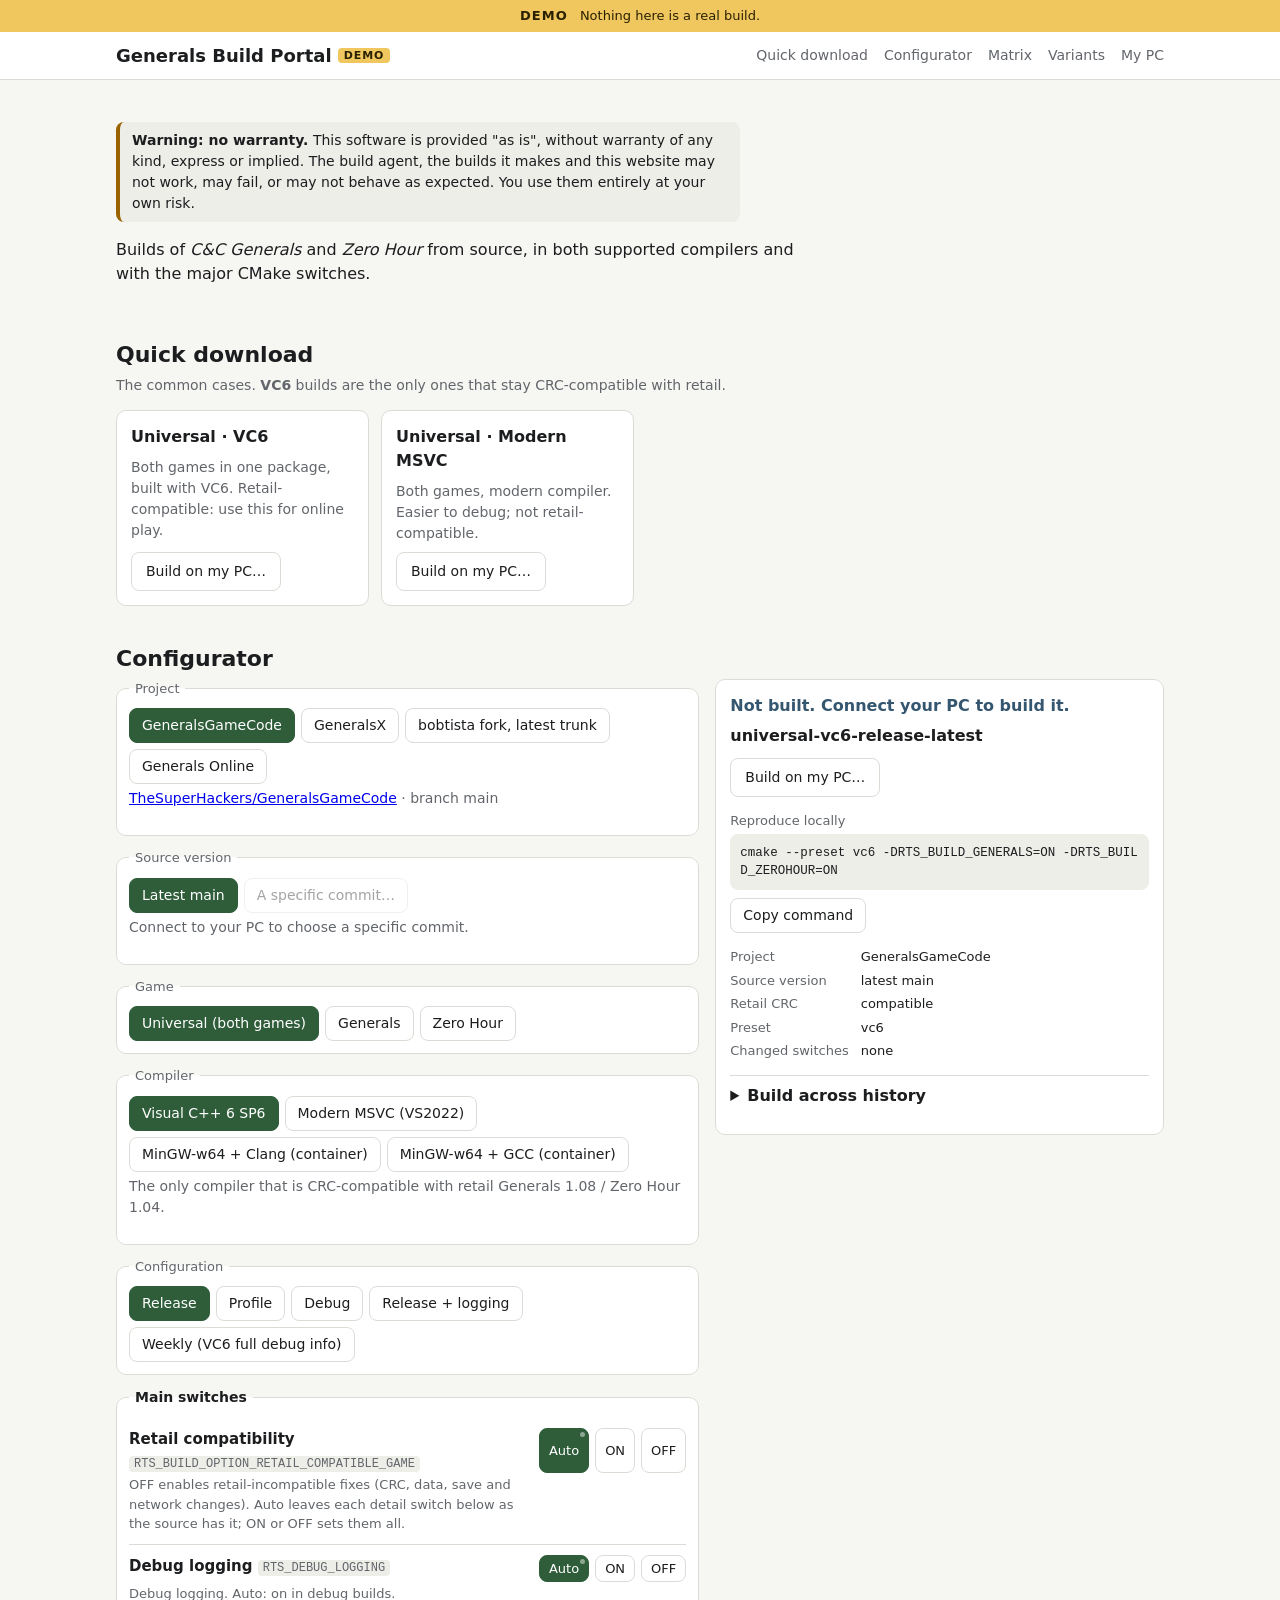
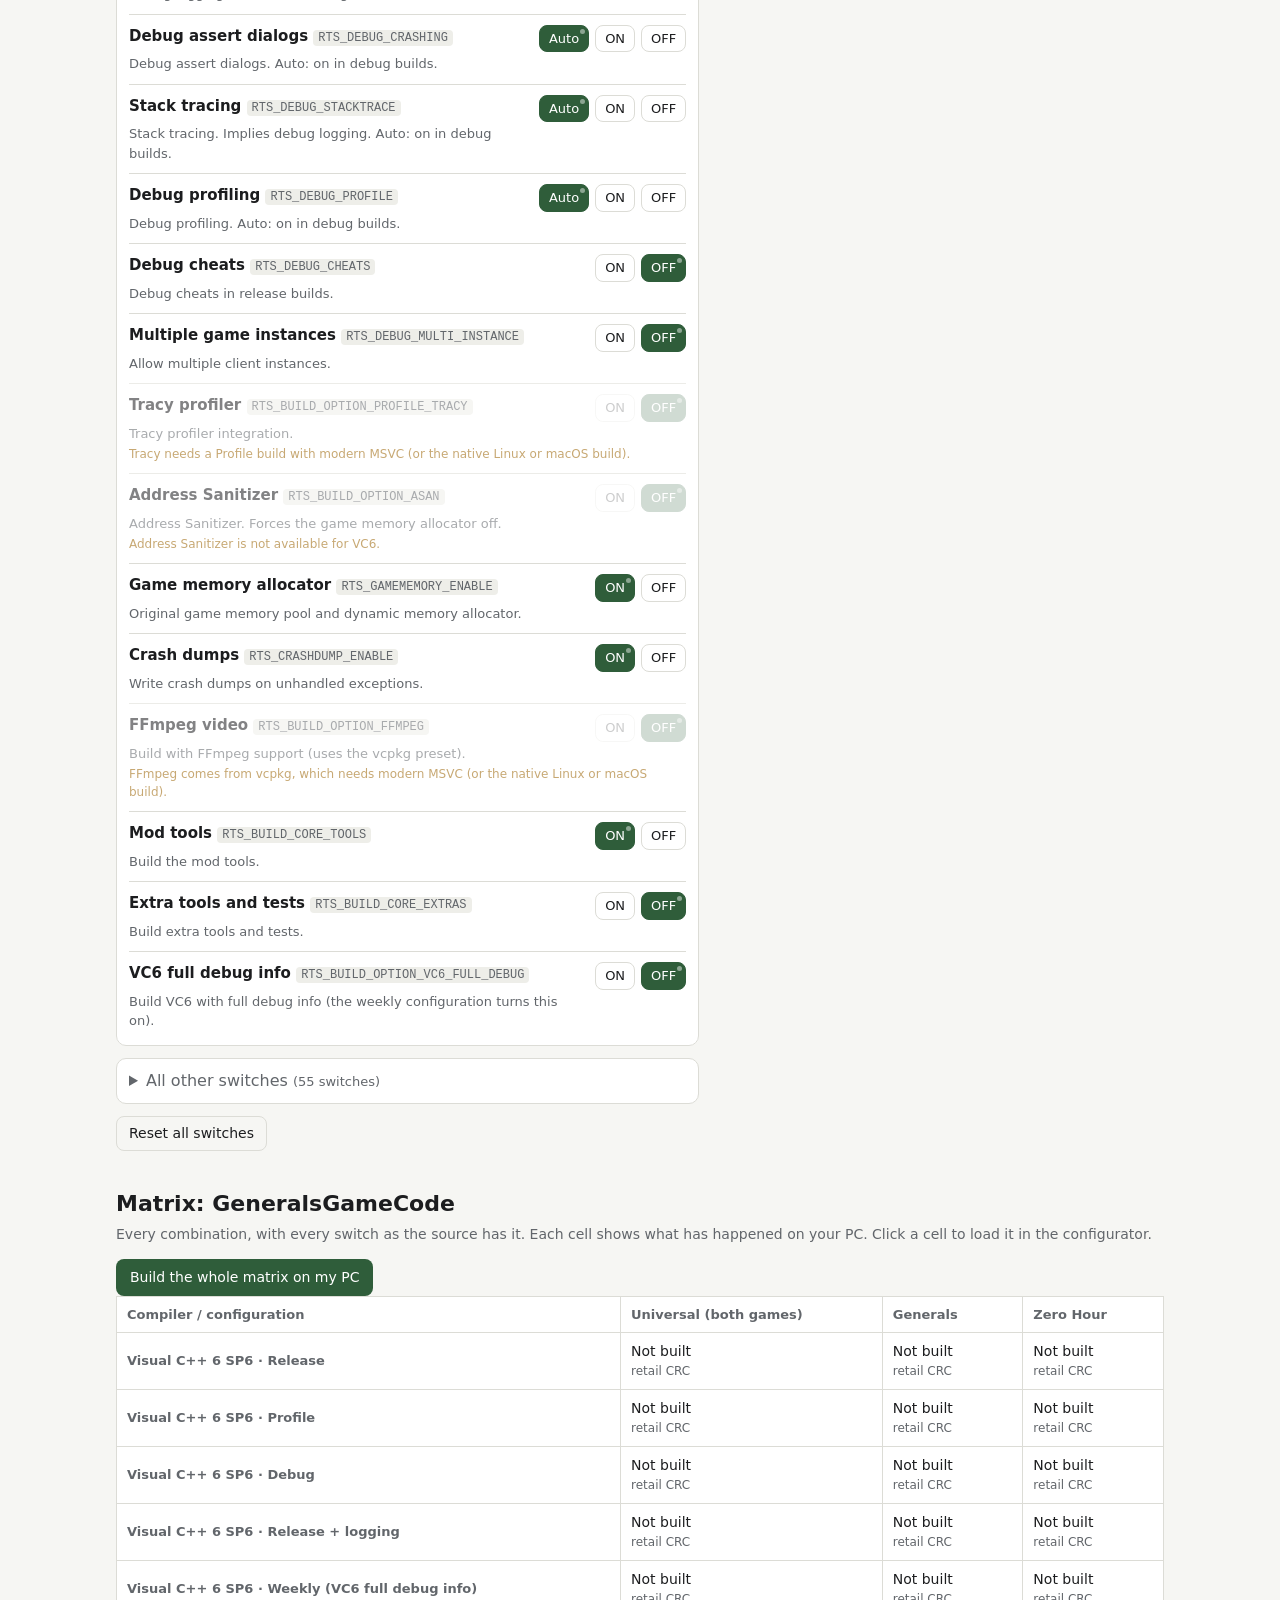
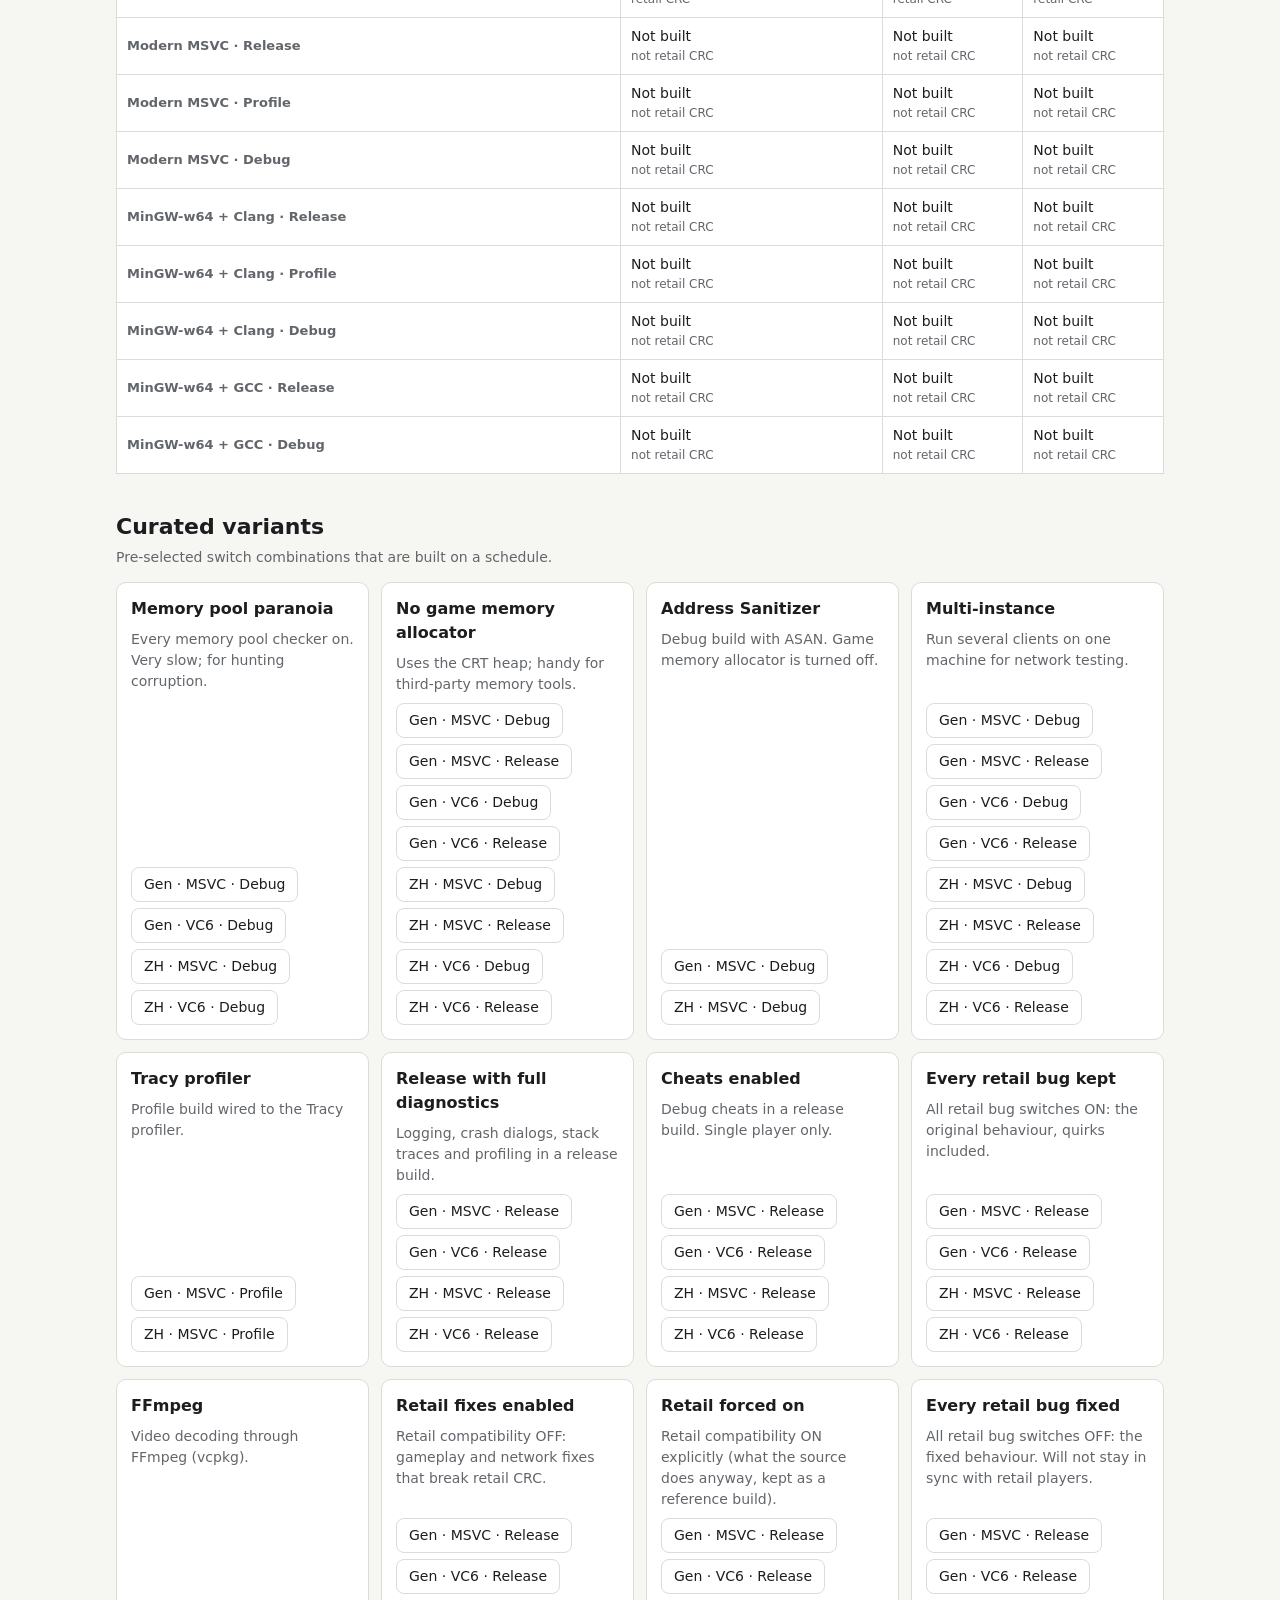
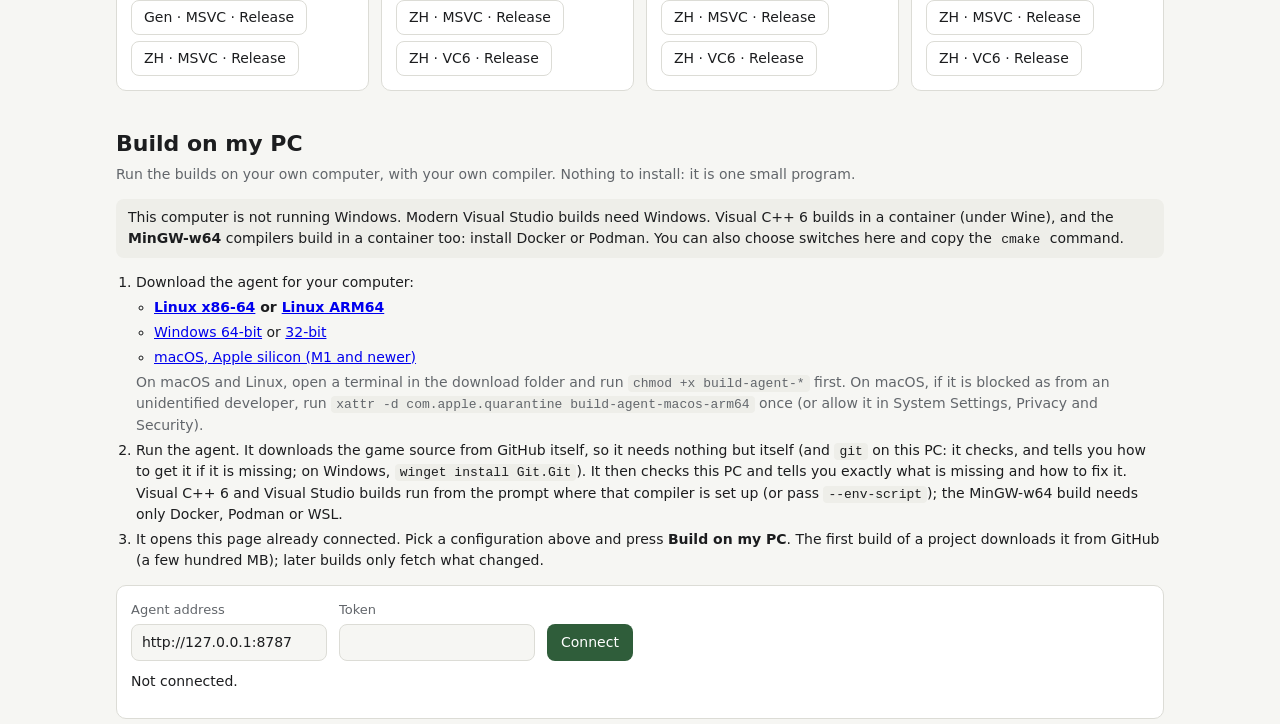
==== commit c432089e: "Add a no-warranty warning to the page and the README; correct the Windows test note The warning is t" ====
--- a/site/index.html
+++ b/site/index.html
@@ -25,6 +25,7 @@
 
 <main class="wrap">
   <section class="intro">
+    <p class="note warranty" role="note"><strong>Warning: no warranty.</strong> This software is provided "as is", without warranty of any kind, express or implied. The build agent, the builds it makes and this website may not work, may fail, or may not behave as expected. You use them entirely at your own risk.</p>
     <p>Builds of <em>C&amp;C Generals</em> and <em>Zero Hour</em> from source, in both supported compilers and with the major CMake switches.</p>
     <p class="meta" id="commit-line"></p>
   </section>
--- a/site/style.css
+++ b/site/style.css
@@ -165,6 +165,7 @@
 .chk .ico { width: 1.2em; text-align: center; font-weight: 700; flex: none; }
 .chk.ok .ico { color: var(--ok); } .chk.fail .ico { color: var(--bad); } .chk.warn .ico { color: var(--warn); } .chk.info .ico { color: var(--muted); }
 .chk .fix { color: var(--muted); font-size: 13px; margin-top: 2px; }
+.warranty { border-left: 4px solid var(--warn, #c77700); margin-bottom: 12px; }
 .note { background: var(--code); border-radius: 8px; padding: 8px 12px; font-size: 14px; }
 .not-ready { font-size: 13px; color: var(--bad); margin: 6px 0 0; }
 
